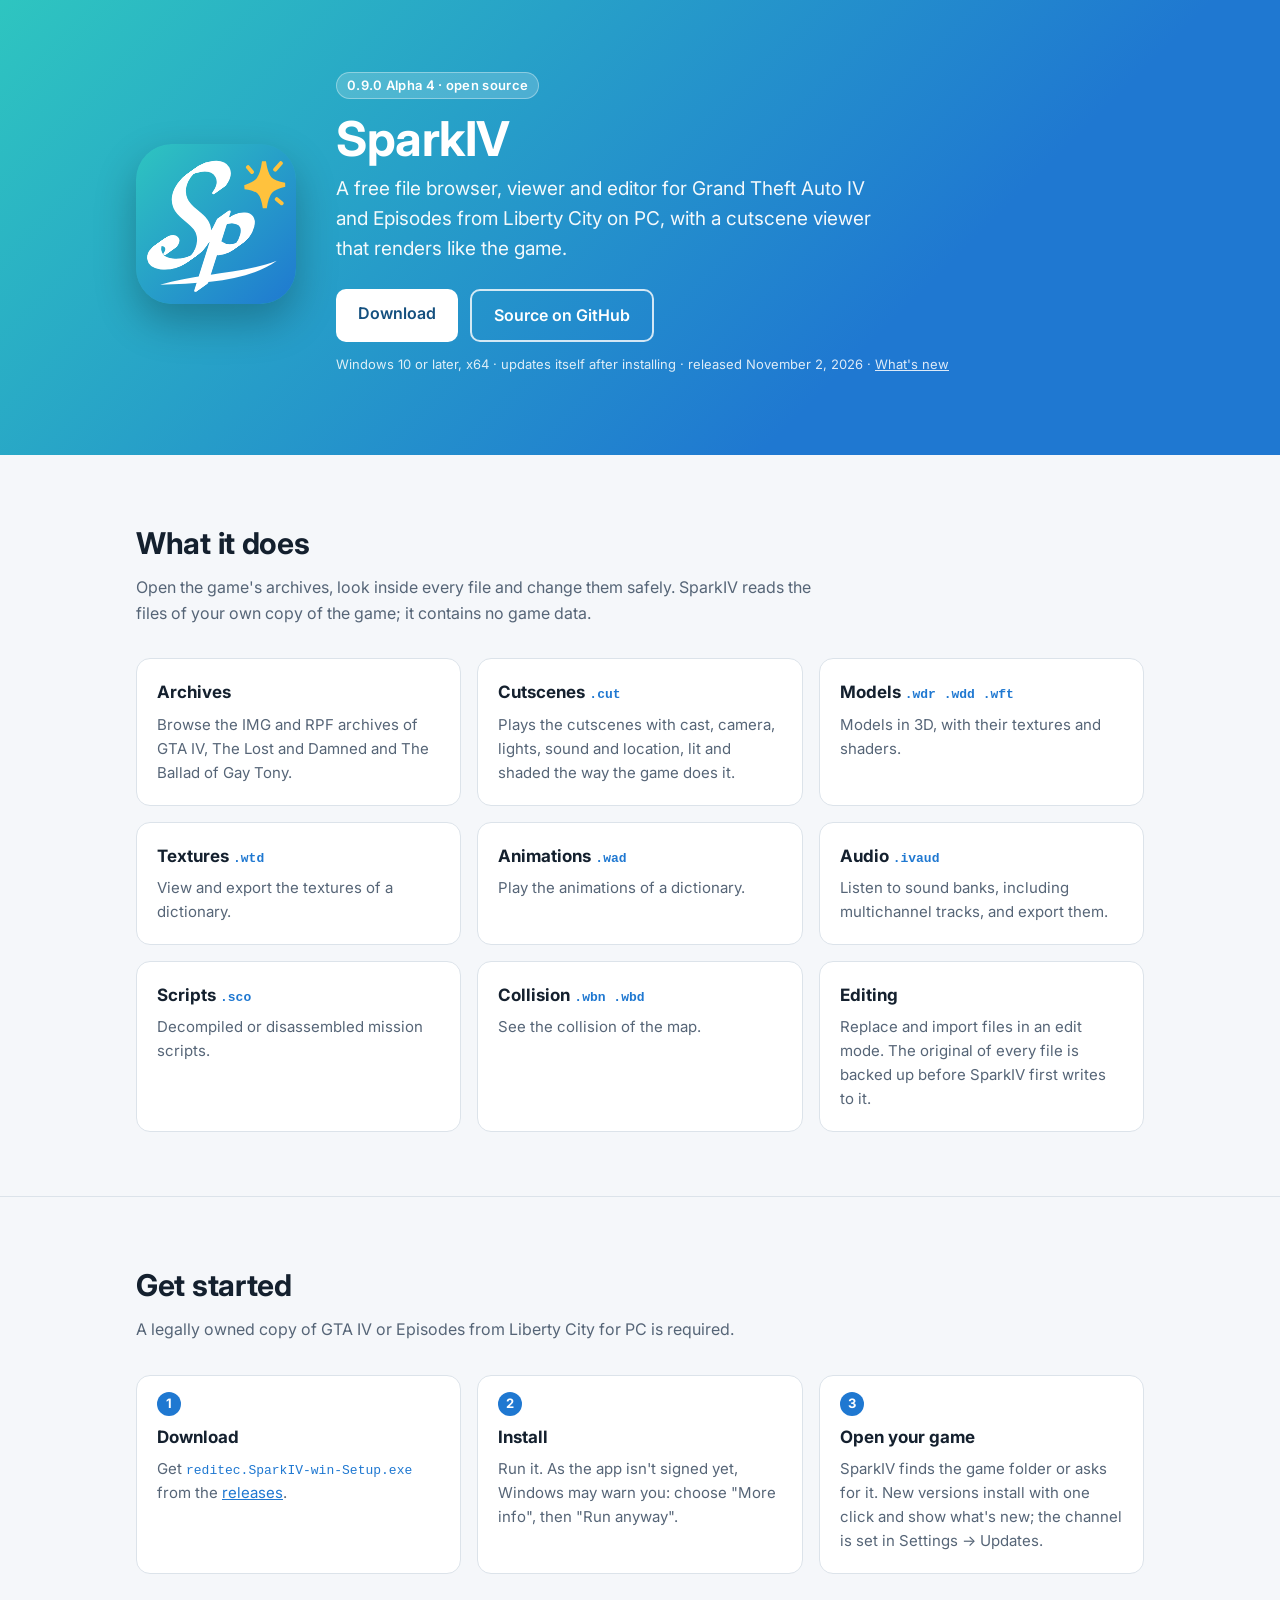
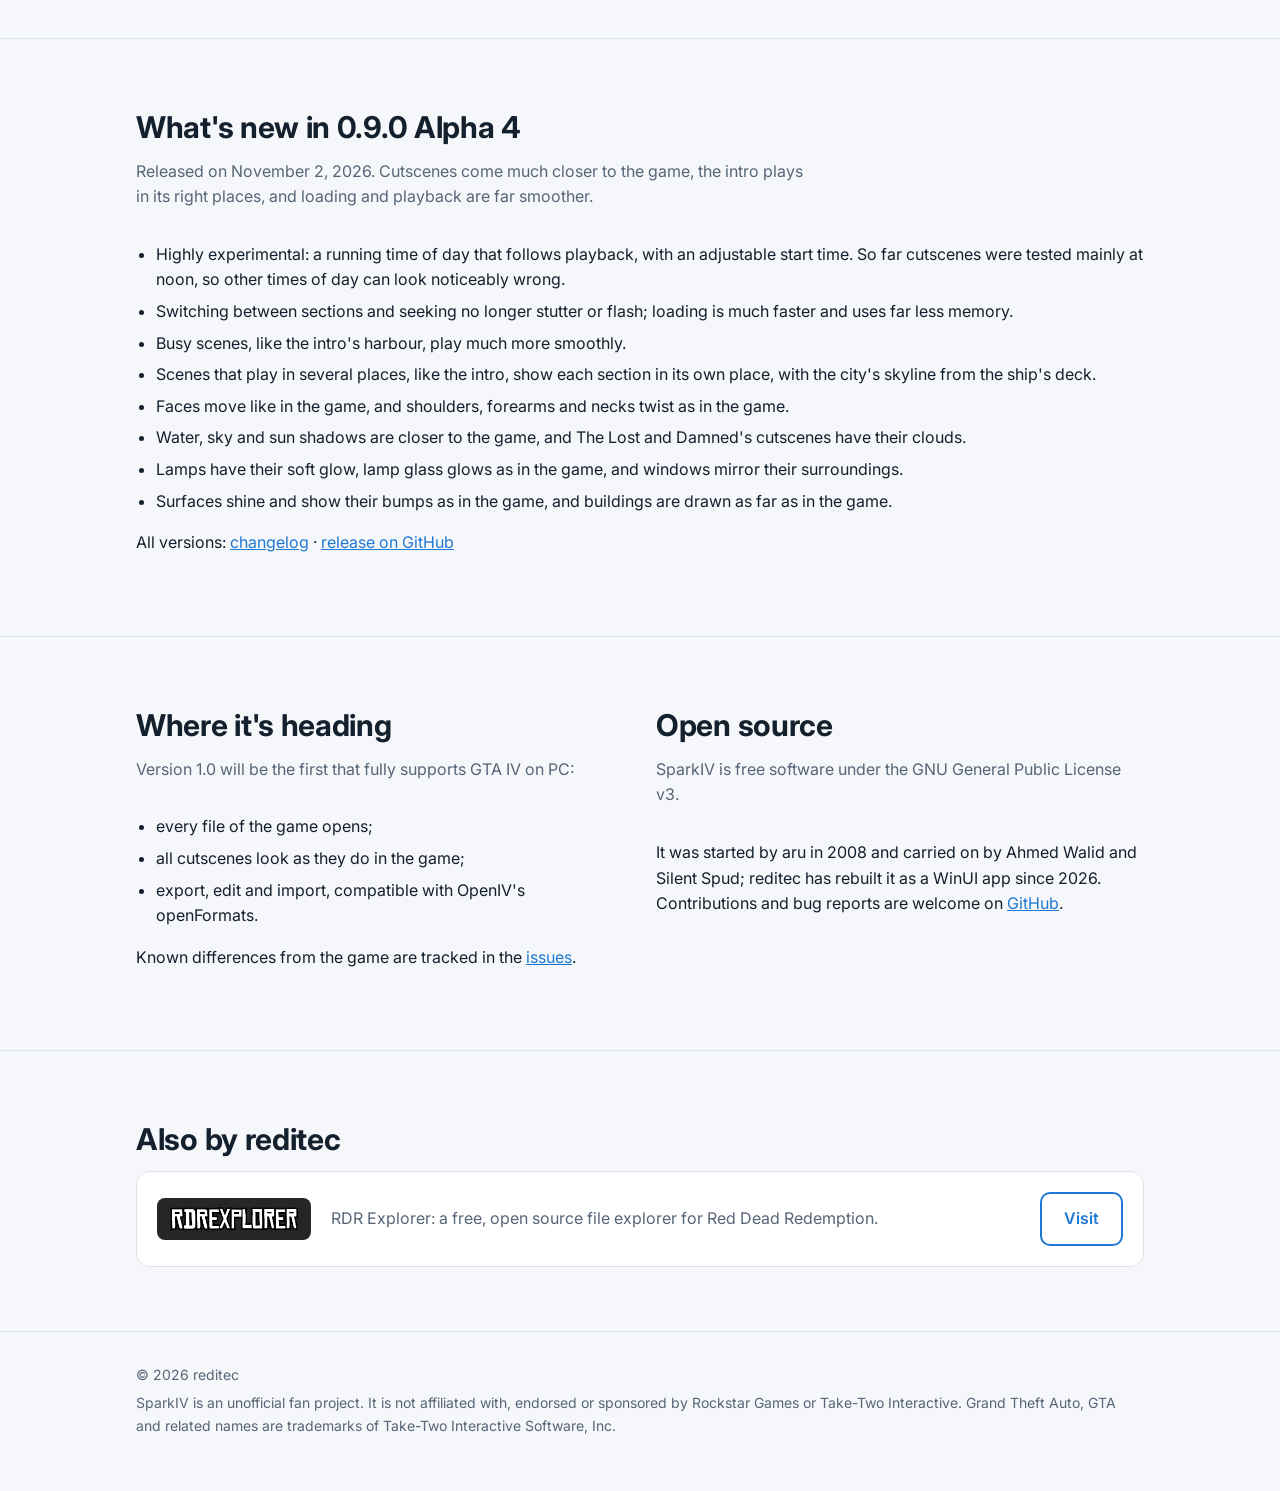
==== index.html @ fa4002a2 "SparkIV: version as 0.9.0 Alpha 4, release date, What's new" ====
<!DOCTYPE html>
<html lang="en">
<head>
  <meta charset="utf-8" />
  <meta name="viewport" content="width=device-width, initial-scale=1" />
  <title>SparkIV · GTA IV file browser, viewer and editor</title>
  <meta name="description" content="SparkIV is a free, open source file browser, viewer and editor for Grand Theft Auto IV and Episodes from Liberty City (PC), with a cutscene viewer that renders like the game." />
  <link rel="icon" href="assets/img/sparkiv-icon.svg" type="image/svg+xml" />
  <link rel="preconnect" href="https://fonts.googleapis.com" />
  <link rel="preconnect" href="https://fonts.gstatic.com" crossorigin />
  <link href="https://fonts.googleapis.com/css2?family=Inter:wght@400;500;600;700&display=swap" rel="stylesheet" />
  <style>
    :root {
      --bg: #F5F7FA;
      --surface: #FFFFFF;
      --text: #14202E;
      --muted: #566577;
      --line: #DCE3EA;
      --accent: #1F78D1;
      --accent-2: #2EC5C0;
      --spark: #FFC23D;
      --hero-text: #FFFFFF;
    }
    @media (prefers-color-scheme: dark) {
      :root {
        --bg: #0E141C;
        --surface: #16202B;
        --text: #E8EEF4;
        --muted: #9AA9B8;
        --line: #26333F;
        --accent: #5AA8F0;
      }
    }
    * { box-sizing: border-box; }
    html { -webkit-text-size-adjust: 100%; }
    body {
      margin: 0;
      background: var(--bg);
      color: var(--text);
      font: 16px/1.6 "Inter", "Segoe UI", system-ui, sans-serif;
    }
    a { color: var(--accent); }
    .wrap { max-width: 1040px; margin: 0 auto; padding: 0 16px; }

    /* hero */
    .hero {
      background: linear-gradient(135deg, var(--accent-2), #1F78D1 70%);
      color: var(--hero-text);
      padding: 72px 0 80px;
    }
    .hero .wrap { display: flex; align-items: center; gap: 40px; flex-wrap: wrap; }
    .hero img { width: 160px; height: 160px; border-radius: 36px; box-shadow: 0 18px 40px rgba(0, 0, 0, .25); }
    .hero h1 { font-size: 48px; line-height: 1.1; margin: 0 0 8px; font-weight: 700; letter-spacing: -.5px; }
    .hero p { font-size: 19px; margin: 0 0 24px; max-width: 560px; opacity: .95; }
    .badge {
      display: inline-block; font-size: 13px; font-weight: 600; letter-spacing: .3px;
      background: rgba(255, 255, 255, .18); border: 1px solid rgba(255, 255, 255, .35);
      padding: 2px 10px; border-radius: 999px; margin-bottom: 14px;
    }
    .buttons { display: flex; gap: 12px; flex-wrap: wrap; }
    .btn {
      display: inline-block; padding: 12px 22px; border-radius: 10px; font-weight: 600;
      text-decoration: none; transition: transform .15s ease, background .15s ease;
    }
    .btn:hover { transform: translateY(-1px); }
    .btn-primary { background: #FFFFFF; color: #14507F; }
    .btn-ghost { border: 2px solid rgba(255, 255, 255, .8); color: #FFFFFF; }
    .btn-ghost:hover { background: rgba(255, 255, 255, .12); }
    .hint { font-size: 13px; opacity: .85; margin-top: 12px; }
    .hint a { color: inherit; }

    /* sections */
    section { padding: 64px 0; }
    section + section { border-top: 1px solid var(--line); }
    h2 { font-size: 30px; margin: 0 0 8px; letter-spacing: -.3px; }
    .lead { color: var(--muted); margin: 0 0 32px; max-width: 680px; }
    .grid { display: grid; grid-template-columns: repeat(auto-fit, minmax(290px, 1fr)); gap: 16px; }
    .card {
      background: var(--surface); border: 1px solid var(--line); border-radius: 14px; padding: 20px;
    }
    .card h3 { margin: 0 0 6px; font-size: 17px; }
    .card p { margin: 0; color: var(--muted); font-size: 15px; }
    .card .ext { font-family: Consolas, "Cascadia Mono", monospace; font-size: 13px; color: var(--accent); }

    .steps { display: grid; grid-template-columns: repeat(auto-fit, minmax(240px, 1fr)); gap: 16px; counter-reset: step; }
    .steps .card { position: relative; padding-top: 48px; }
    .steps .card::before {
      counter-increment: step; content: counter(step);
      position: absolute; top: 16px; left: 20px; width: 24px; height: 24px; border-radius: 50%;
      background: var(--accent); color: #FFFFFF; font-size: 13px; font-weight: 700;
      display: flex; align-items: center; justify-content: center;
    }

    .split { display: grid; grid-template-columns: repeat(auto-fit, minmax(300px, 1fr)); gap: 32px; }
    ul.plain { padding-left: 20px; margin: 0; }
    ul.plain li { margin-bottom: 6px; }
    .other {
      display: flex; gap: 20px; align-items: center; flex-wrap: wrap;
      background: var(--surface); border: 1px solid var(--line); border-radius: 14px; padding: 20px;
    }
    .other img { height: 26px; background: #262626; padding: 8px 12px; border-radius: 8px; box-sizing: content-box; }
    .other p { margin: 0; color: var(--muted); flex: 1 1 260px; }

    footer { padding: 32px 0 48px; color: var(--muted); font-size: 14px; border-top: 1px solid var(--line); }
    footer p { margin: 0 0 6px; }

    @media (max-width: 600px) {
      .hero { padding: 48px 0 56px; }
      .hero h1 { font-size: 36px; }
      .hero img { width: 112px; height: 112px; border-radius: 26px; }
      section { padding: 48px 0; }
    }
  </style>
</head>
<body>
  <header class="hero">
    <div class="wrap">
      <img src="assets/img/sparkiv-icon.svg" alt="SparkIV logo" />
      <div>
        <span class="badge">0.9.0 Alpha 4 · open source</span>
        <h1>SparkIV</h1>
        <p>A free file browser, viewer and editor for Grand Theft Auto IV and Episodes from Liberty City on PC, with a cutscene viewer that renders like the game.</p>
        <div class="buttons">
          <a class="btn btn-primary" href="https://github.com/reditec/SparkIV/releases/tag/v0.9.0-alpha.4" target="_blank" rel="noopener">Download</a>
          <a class="btn btn-ghost" href="https://github.com/reditec/SparkIV" target="_blank" rel="noopener">Source on GitHub</a>
        </div>
        <div class="hint">Windows 10 or later, x64 · updates itself after installing · released November 2, 2026 · <a href="#whats-new">What's new</a></div>
      </div>
    </div>
  </header>

  <main>
    <section>
      <div class="wrap">
        <h2>What it does</h2>
        <p class="lead">Open the game's archives, look inside every file and change them safely. SparkIV reads the files of your own copy of the game; it contains no game data.</p>
        <div class="grid">
          <div class="card"><h3>Archives</h3><p>Browse the IMG and RPF archives of GTA IV, The Lost and Damned and The Ballad of Gay Tony.</p></div>
          <div class="card"><h3>Cutscenes <span class="ext">.cut</span></h3><p>Plays the cutscenes with cast, camera, lights, sound and location, lit and shaded the way the game does it.</p></div>
          <div class="card"><h3>Models <span class="ext">.wdr .wdd .wft</span></h3><p>Models in 3D, with their textures and shaders.</p></div>
          <div class="card"><h3>Textures <span class="ext">.wtd</span></h3><p>View and export the textures of a dictionary.</p></div>
          <div class="card"><h3>Animations <span class="ext">.wad</span></h3><p>Play the animations of a dictionary.</p></div>
          <div class="card"><h3>Audio <span class="ext">.ivaud</span></h3><p>Listen to sound banks, including multichannel tracks, and export them.</p></div>
          <div class="card"><h3>Scripts <span class="ext">.sco</span></h3><p>Decompiled or disassembled mission scripts.</p></div>
          <div class="card"><h3>Collision <span class="ext">.wbn .wbd</span></h3><p>See the collision of the map.</p></div>
          <div class="card"><h3>Editing</h3><p>Replace and import files in an edit mode. The original of every file is backed up before SparkIV first writes to it.</p></div>
        </div>
      </div>
    </section>

    <section>
      <div class="wrap">
        <h2>Get started</h2>
        <p class="lead">A legally owned copy of GTA IV or Episodes from Liberty City for PC is required.</p>
        <div class="steps">
          <div class="card"><h3>Download</h3><p>Get <span class="ext">reditec.SparkIV-win-Setup.exe</span> from the <a href="https://github.com/reditec/SparkIV/releases" target="_blank" rel="noopener">releases</a>.</p></div>
          <div class="card"><h3>Install</h3><p>Run it. As the app isn't signed yet, Windows may warn you: choose "More info", then "Run anyway".</p></div>
          <div class="card"><h3>Open your game</h3><p>SparkIV finds the game folder or asks for it. New versions install with one click and show what's new; the channel is set in Settings → Updates.</p></div>
        </div>
      </div>
    </section>

    <section id="whats-new">
      <div class="wrap">
        <h2>What's new in 0.9.0 Alpha 4</h2>
        <p class="lead">Released on November 2, 2026. Cutscenes come much closer to the game, the intro plays in its right places, and loading and playback are far smoother.</p>
        <ul class="plain">
          <li>Highly experimental: a running time of day that follows playback, with an adjustable start time. So far cutscenes were tested mainly at noon, so other times of day can look noticeably wrong.</li>
          <li>Switching between sections and seeking no longer stutter or flash; loading is much faster and uses far less memory.</li>
          <li>Busy scenes, like the intro's harbour, play much more smoothly.</li>
          <li>Scenes that play in several places, like the intro, show each section in its own place, with the city's skyline from the ship's deck.</li>
          <li>Faces move like in the game, and shoulders, forearms and necks twist as in the game.</li>
          <li>Water, sky and sun shadows are closer to the game, and The Lost and Damned's cutscenes have their clouds.</li>
          <li>Lamps have their soft glow, lamp glass glows as in the game, and windows mirror their surroundings.</li>
          <li>Surfaces shine and show their bumps as in the game, and buildings are drawn as far as in the game.</li>
        </ul>
        <p>All versions: <a href="https://github.com/reditec/SparkIV/blob/master/CHANGELOG.md" target="_blank" rel="noopener">changelog</a> · <a href="https://github.com/reditec/SparkIV/releases/tag/v0.9.0-alpha.4" target="_blank" rel="noopener">release on GitHub</a></p>
      </div>
    </section>

    <section>
      <div class="wrap split">
        <div>
          <h2>Where it's heading</h2>
          <p class="lead">Version 1.0 will be the first that fully supports GTA IV on PC:</p>
          <ul class="plain">
            <li>every file of the game opens;</li>
            <li>all cutscenes look as they do in the game;</li>
            <li>export, edit and import, compatible with OpenIV's openFormats.</li>
          </ul>
          <p>Known differences from the game are tracked in the <a href="https://github.com/reditec/SparkIV/issues" target="_blank" rel="noopener">issues</a>.</p>
        </div>
        <div>
          <h2>Open source</h2>
          <p class="lead">SparkIV is free software under the GNU General Public License v3.</p>
          <p>It was started by aru in 2008 and carried on by Ahmed Walid and Silent Spud; reditec has rebuilt it as a WinUI app since 2026. Contributions and bug reports are welcome on <a href="https://github.com/reditec/SparkIV" target="_blank" rel="noopener">GitHub</a>.</p>
        </div>
      </div>
    </section>

    <section>
      <div class="wrap">
        <h2>Also by reditec</h2>
        <div class="other">
          <img src="assets/img/logo_fullwhite_2x.png" alt="RDR Explorer" />
          <p>RDR Explorer: a free, open source file explorer for Red Dead Redemption.</p>
          <a class="btn" style="border: 2px solid var(--accent); color: var(--accent);" href="rdr-explorer/">Visit</a>
        </div>
      </div>
    </section>
  </main>

  <footer>
    <div class="wrap">
      <p>&copy; 2026 reditec</p>
      <p>SparkIV is an unofficial fan project. It is not affiliated with, endorsed or sponsored by Rockstar Games or Take-Two Interactive. Grand Theft Auto, GTA and related names are trademarks of Take-Two Interactive Software, Inc.</p>
    </div>
  </footer>
</body>
</html>
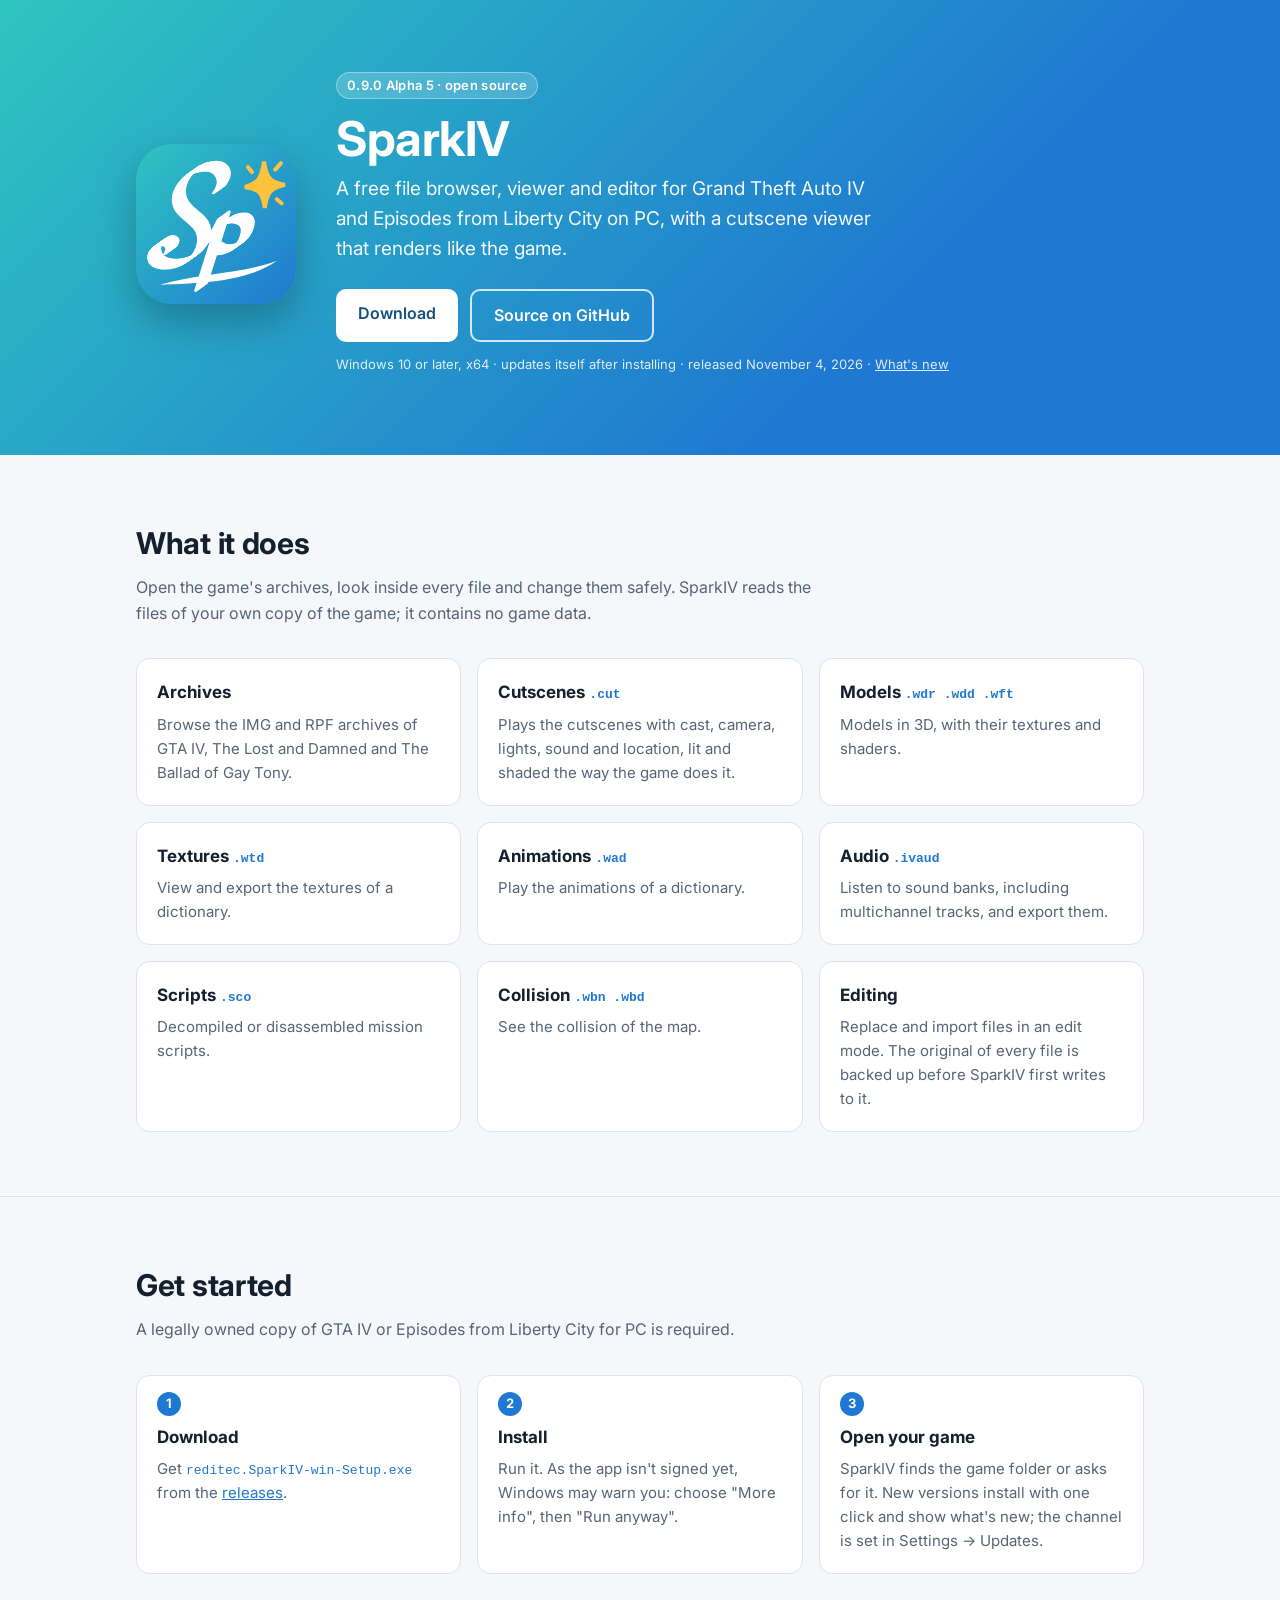
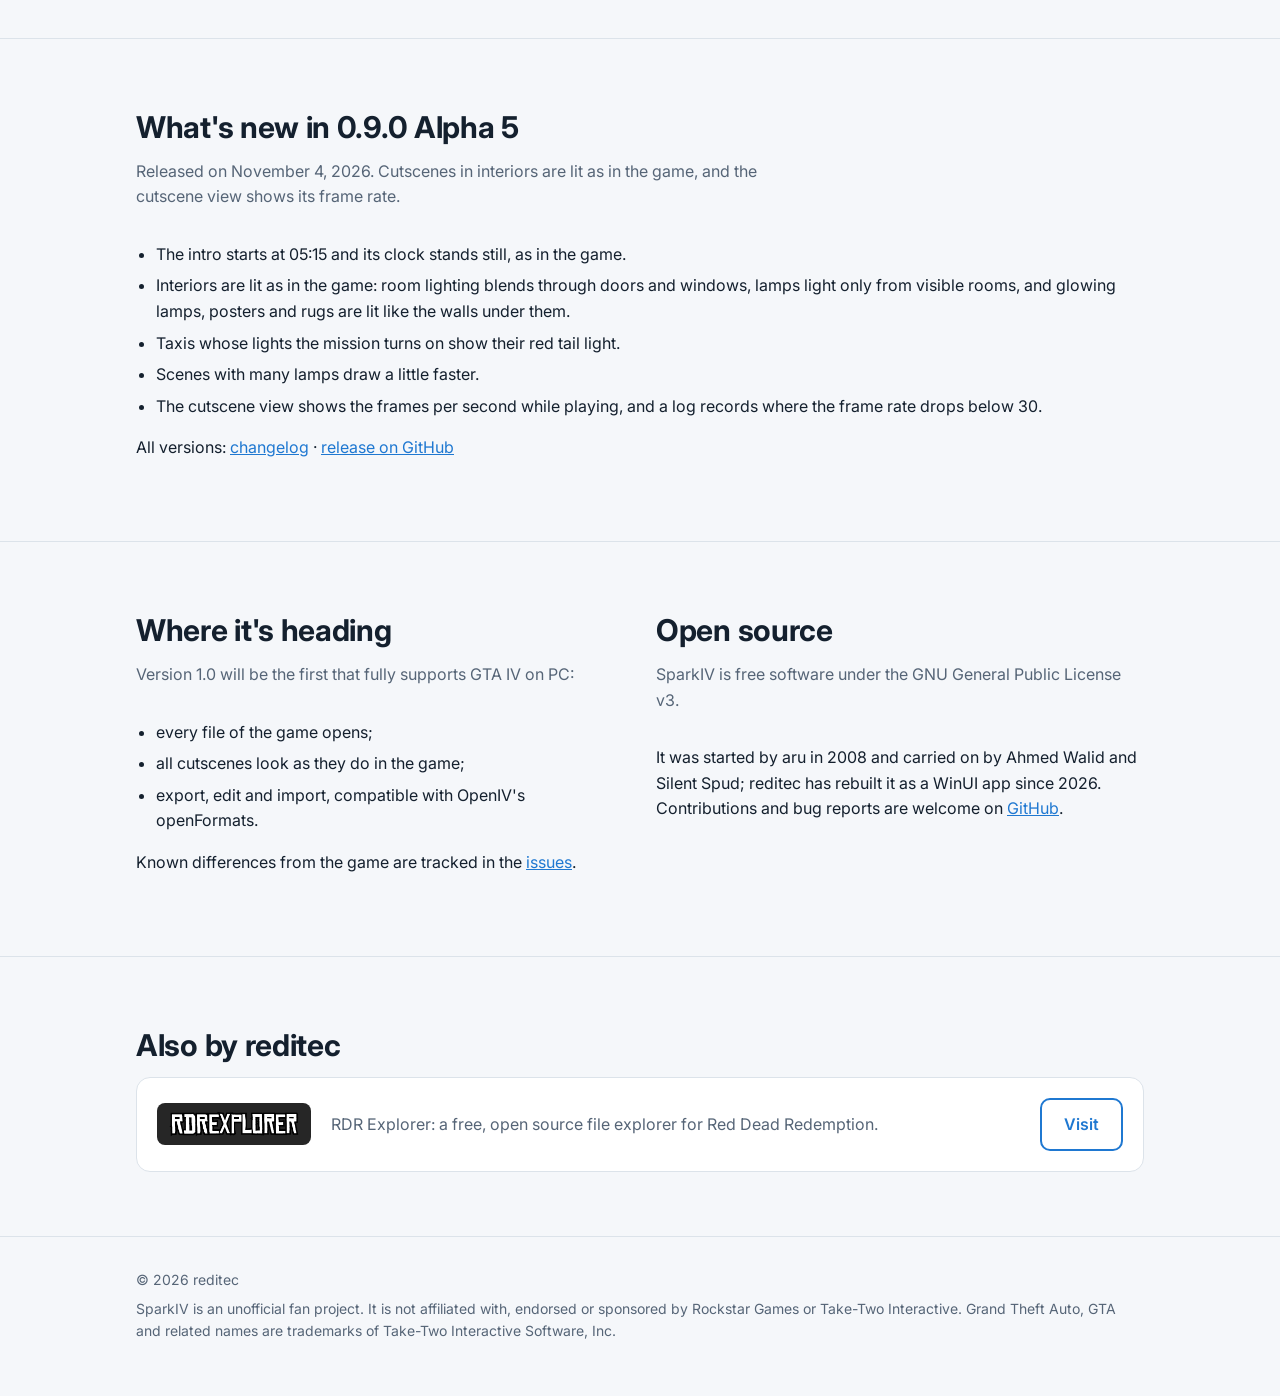
==== commit cfc55998: "SparkIV 0.9.0-alpha.5" ====
--- a/index.html
+++ b/index.html
@@ -117,14 +117,14 @@
     <div class="wrap">
       <img src="assets/img/sparkiv-icon.svg" alt="SparkIV logo" />
       <div>
-        <span class="badge">0.9.0 Alpha 4 · open source</span>
+        <span class="badge">0.9.0 Alpha 5 · open source</span>
         <h1>SparkIV</h1>
         <p>A free file browser, viewer and editor for Grand Theft Auto IV and Episodes from Liberty City on PC, with a cutscene viewer that renders like the game.</p>
         <div class="buttons">
-          <a class="btn btn-primary" href="https://github.com/reditec/SparkIV/releases/tag/v0.9.0-alpha.4" target="_blank" rel="noopener">Download</a>
+          <a class="btn btn-primary" href="https://github.com/reditec/SparkIV/releases/tag/v0.9.0-alpha.5" target="_blank" rel="noopener">Download</a>
           <a class="btn btn-ghost" href="https://github.com/reditec/SparkIV" target="_blank" rel="noopener">Source on GitHub</a>
         </div>
-        <div class="hint">Windows 10 or later, x64 · updates itself after installing · released November 2, 2026 · <a href="#whats-new">What's new</a></div>
+        <div class="hint">Windows 10 or later, x64 · updates itself after installing · released November 4, 2026 · <a href="#whats-new">What's new</a></div>
       </div>
     </div>
   </header>
@@ -162,19 +162,16 @@
 
     <section id="whats-new">
       <div class="wrap">
-        <h2>What's new in 0.9.0 Alpha 4</h2>
-        <p class="lead">Released on November 2, 2026. Cutscenes come much closer to the game, the intro plays in its right places, and loading and playback are far smoother.</p>
+        <h2>What's new in 0.9.0 Alpha 5</h2>
+        <p class="lead">Released on November 4, 2026. Cutscenes in interiors are lit as in the game, and the cutscene view shows its frame rate.</p>
         <ul class="plain">
-          <li>Highly experimental: a running time of day that follows playback, with an adjustable start time. So far cutscenes were tested mainly at noon, so other times of day can look noticeably wrong.</li>
-          <li>Switching between sections and seeking no longer stutter or flash; loading is much faster and uses far less memory.</li>
-          <li>Busy scenes, like the intro's harbour, play much more smoothly.</li>
-          <li>Scenes that play in several places, like the intro, show each section in its own place, with the city's skyline from the ship's deck.</li>
-          <li>Faces move like in the game, and shoulders, forearms and necks twist as in the game.</li>
-          <li>Water, sky and sun shadows are closer to the game, and The Lost and Damned's cutscenes have their clouds.</li>
-          <li>Lamps have their soft glow, lamp glass glows as in the game, and windows mirror their surroundings.</li>
-          <li>Surfaces shine and show their bumps as in the game, and buildings are drawn as far as in the game.</li>
+          <li>The intro starts at 05:15 and its clock stands still, as in the game.</li>
+          <li>Interiors are lit as in the game: room lighting blends through doors and windows, lamps light only from visible rooms, and glowing lamps, posters and rugs are lit like the walls under them.</li>
+          <li>Taxis whose lights the mission turns on show their red tail light.</li>
+          <li>Scenes with many lamps draw a little faster.</li>
+          <li>The cutscene view shows the frames per second while playing, and a log records where the frame rate drops below 30.</li>
         </ul>
-        <p>All versions: <a href="https://github.com/reditec/SparkIV/blob/master/CHANGELOG.md" target="_blank" rel="noopener">changelog</a> · <a href="https://github.com/reditec/SparkIV/releases/tag/v0.9.0-alpha.4" target="_blank" rel="noopener">release on GitHub</a></p>
+        <p>All versions: <a href="https://github.com/reditec/SparkIV/blob/master/CHANGELOG.md" target="_blank" rel="noopener">changelog</a> · <a href="https://github.com/reditec/SparkIV/releases/tag/v0.9.0-alpha.5" target="_blank" rel="noopener">release on GitHub</a></p>
       </div>
     </section>
 
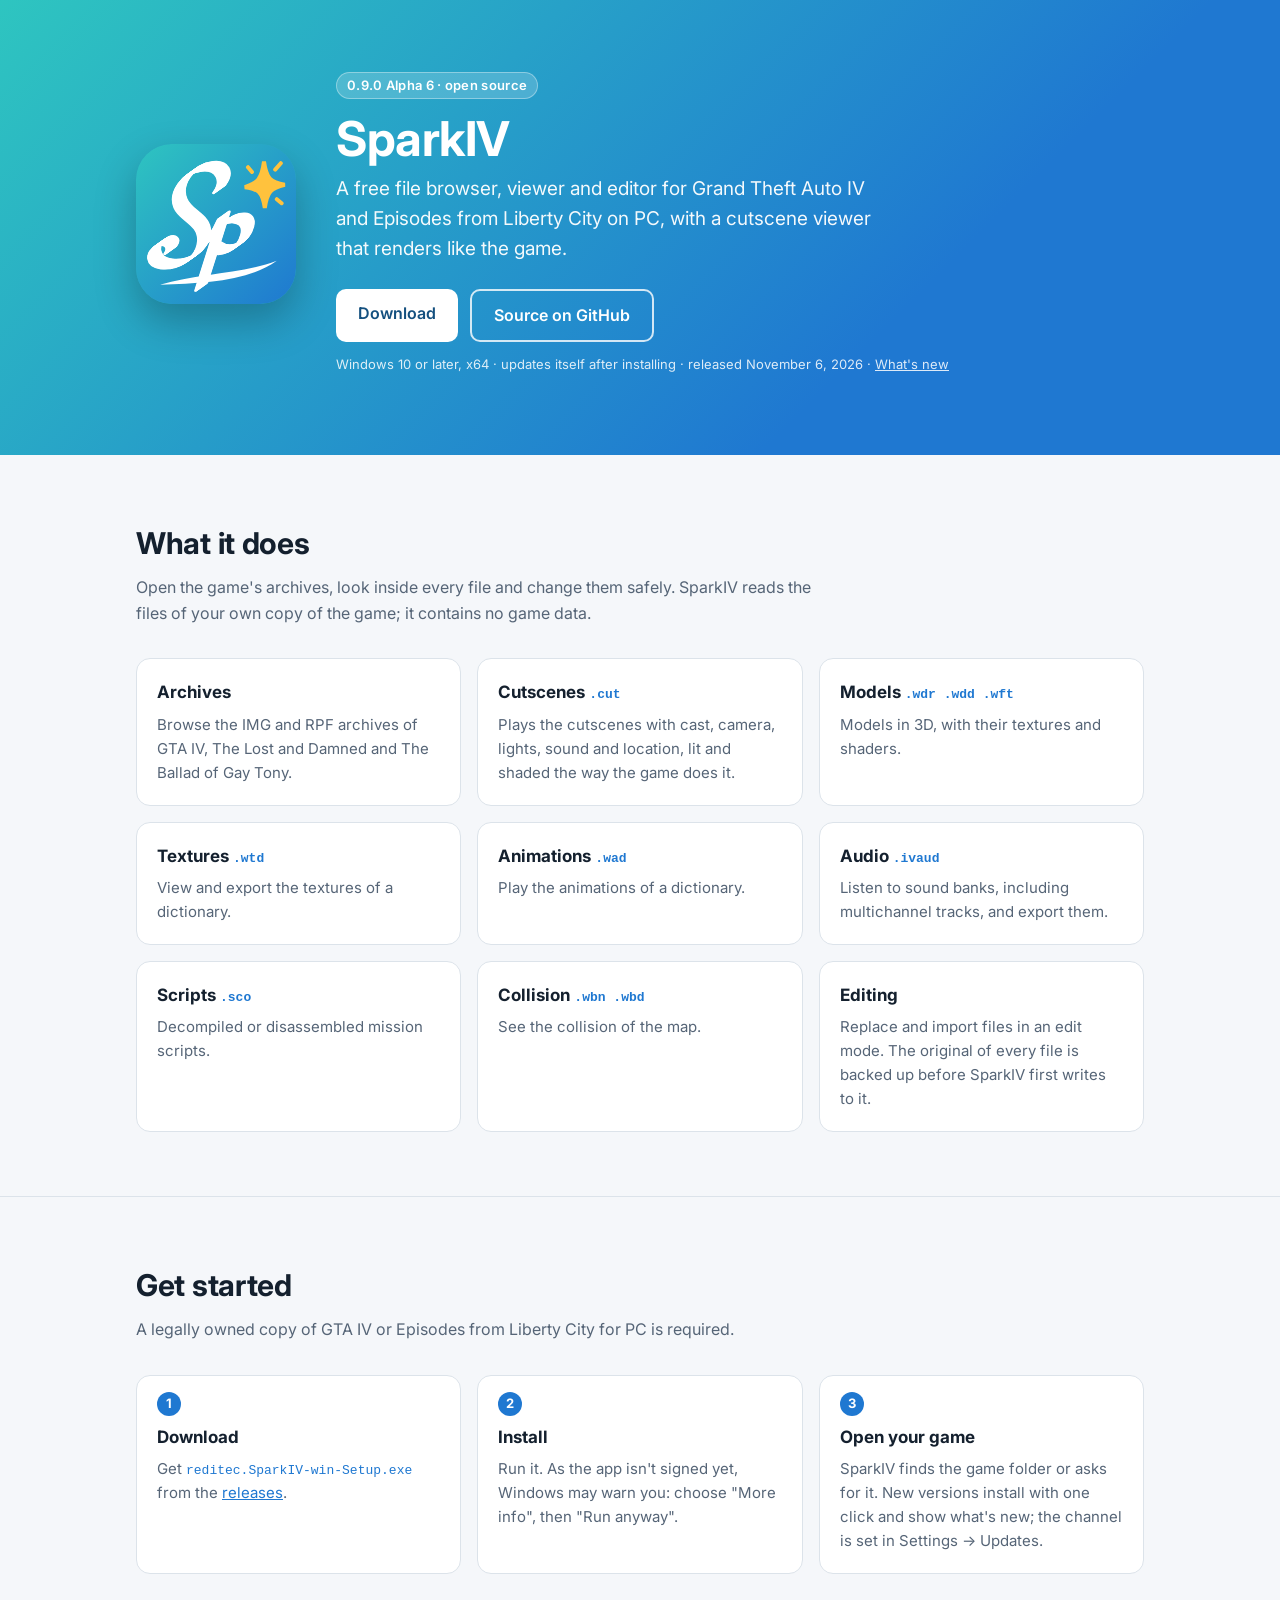
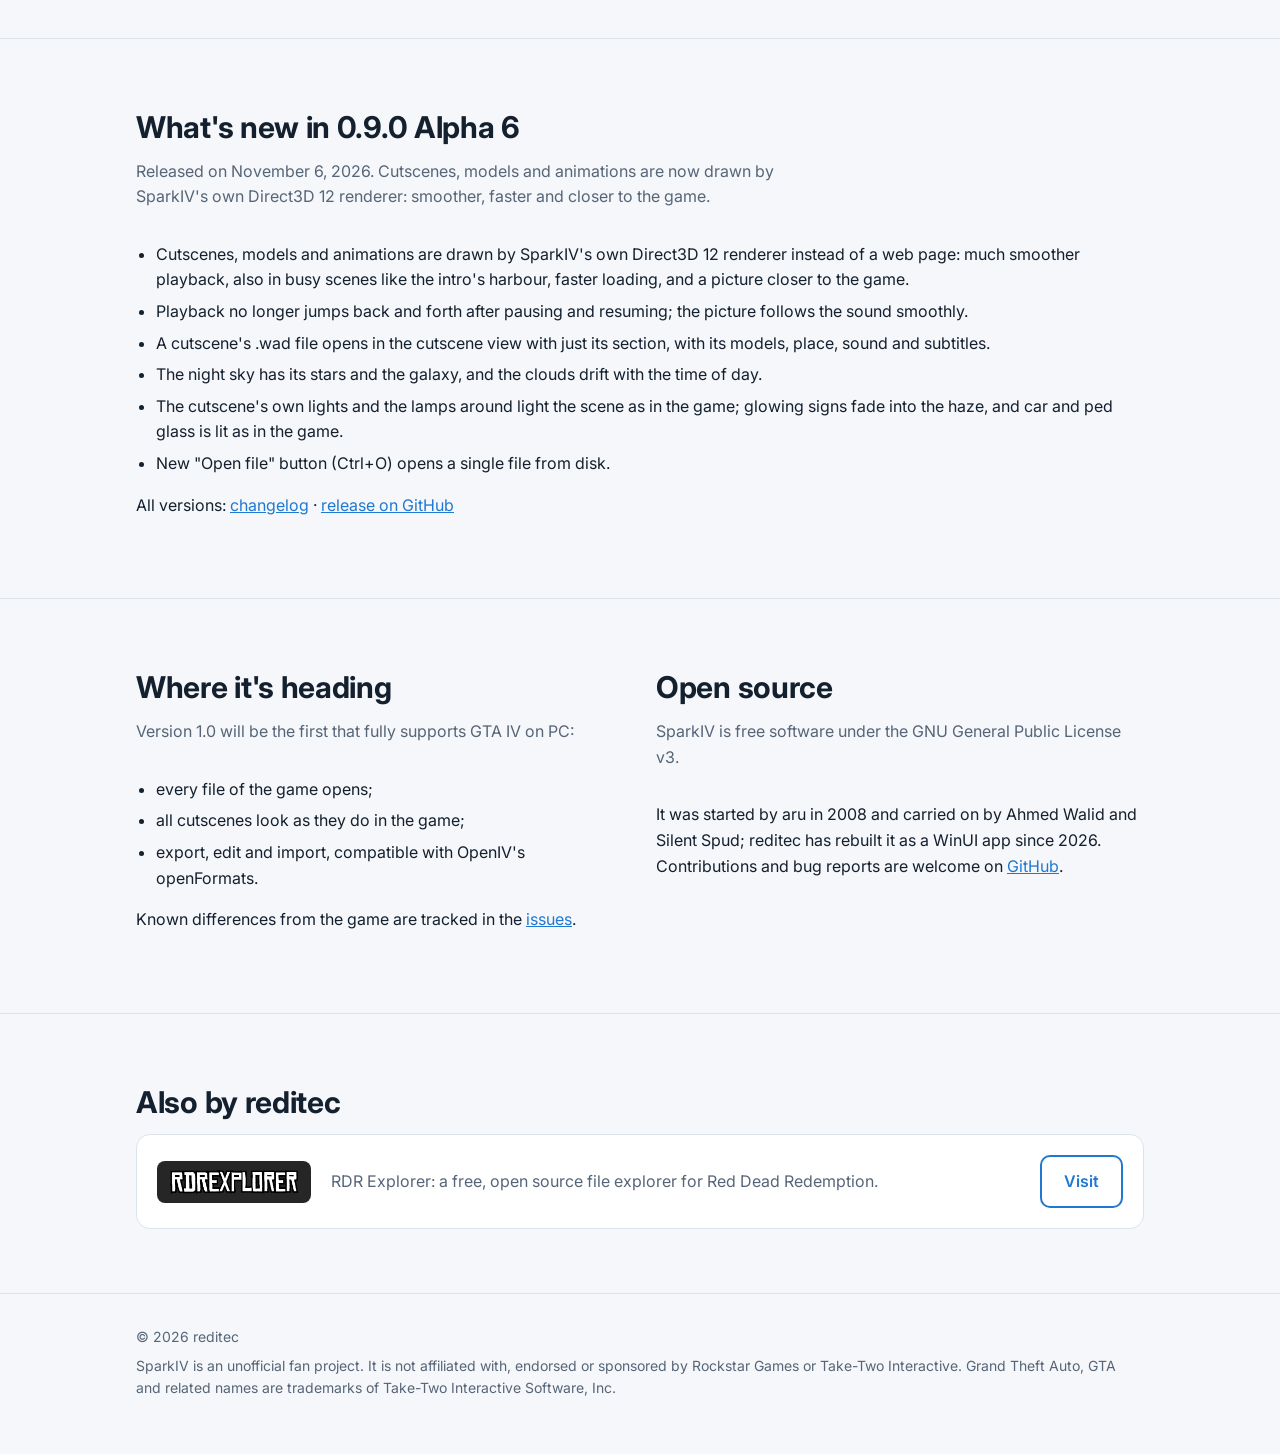
==== commit 911ea69d: "SparkIV 0.9.0-alpha.6" ====
--- a/index.html
+++ b/index.html
@@ -117,14 +117,14 @@
     <div class="wrap">
       <img src="assets/img/sparkiv-icon.svg" alt="SparkIV logo" />
       <div>
-        <span class="badge">0.9.0 Alpha 5 · open source</span>
+        <span class="badge">0.9.0 Alpha 6 · open source</span>
         <h1>SparkIV</h1>
         <p>A free file browser, viewer and editor for Grand Theft Auto IV and Episodes from Liberty City on PC, with a cutscene viewer that renders like the game.</p>
         <div class="buttons">
-          <a class="btn btn-primary" href="https://github.com/reditec/SparkIV/releases/tag/v0.9.0-alpha.5" target="_blank" rel="noopener">Download</a>
+          <a class="btn btn-primary" href="https://github.com/reditec/SparkIV/releases/tag/v0.9.0-alpha.6" target="_blank" rel="noopener">Download</a>
           <a class="btn btn-ghost" href="https://github.com/reditec/SparkIV" target="_blank" rel="noopener">Source on GitHub</a>
         </div>
-        <div class="hint">Windows 10 or later, x64 · updates itself after installing · released November 4, 2026 · <a href="#whats-new">What's new</a></div>
+        <div class="hint">Windows 10 or later, x64 · updates itself after installing · released November 6, 2026 · <a href="#whats-new">What's new</a></div>
       </div>
     </div>
   </header>
@@ -162,16 +162,17 @@
 
     <section id="whats-new">
       <div class="wrap">
-        <h2>What's new in 0.9.0 Alpha 5</h2>
-        <p class="lead">Released on November 4, 2026. Cutscenes in interiors are lit as in the game, and the cutscene view shows its frame rate.</p>
+        <h2>What's new in 0.9.0 Alpha 6</h2>
+        <p class="lead">Released on November 6, 2026. Cutscenes, models and animations are now drawn by SparkIV's own Direct3D 12 renderer: smoother, faster and closer to the game.</p>
         <ul class="plain">
-          <li>The intro starts at 05:15 and its clock stands still, as in the game.</li>
-          <li>Interiors are lit as in the game: room lighting blends through doors and windows, lamps light only from visible rooms, and glowing lamps, posters and rugs are lit like the walls under them.</li>
-          <li>Taxis whose lights the mission turns on show their red tail light.</li>
-          <li>Scenes with many lamps draw a little faster.</li>
-          <li>The cutscene view shows the frames per second while playing, and a log records where the frame rate drops below 30.</li>
+          <li>Cutscenes, models and animations are drawn by SparkIV's own Direct3D 12 renderer instead of a web page: much smoother playback, also in busy scenes like the intro's harbour, faster loading, and a picture closer to the game.</li>
+          <li>Playback no longer jumps back and forth after pausing and resuming; the picture follows the sound smoothly.</li>
+          <li>A cutscene's .wad file opens in the cutscene view with just its section, with its models, place, sound and subtitles.</li>
+          <li>The night sky has its stars and the galaxy, and the clouds drift with the time of day.</li>
+          <li>The cutscene's own lights and the lamps around light the scene as in the game; glowing signs fade into the haze, and car and ped glass is lit as in the game.</li>
+          <li>New "Open file" button (Ctrl+O) opens a single file from disk.</li>
         </ul>
-        <p>All versions: <a href="https://github.com/reditec/SparkIV/blob/master/CHANGELOG.md" target="_blank" rel="noopener">changelog</a> · <a href="https://github.com/reditec/SparkIV/releases/tag/v0.9.0-alpha.5" target="_blank" rel="noopener">release on GitHub</a></p>
+        <p>All versions: <a href="https://github.com/reditec/SparkIV/blob/master/CHANGELOG.md" target="_blank" rel="noopener">changelog</a> · <a href="https://github.com/reditec/SparkIV/releases/tag/v0.9.0-alpha.6" target="_blank" rel="noopener">release on GitHub</a></p>
       </div>
     </section>
 
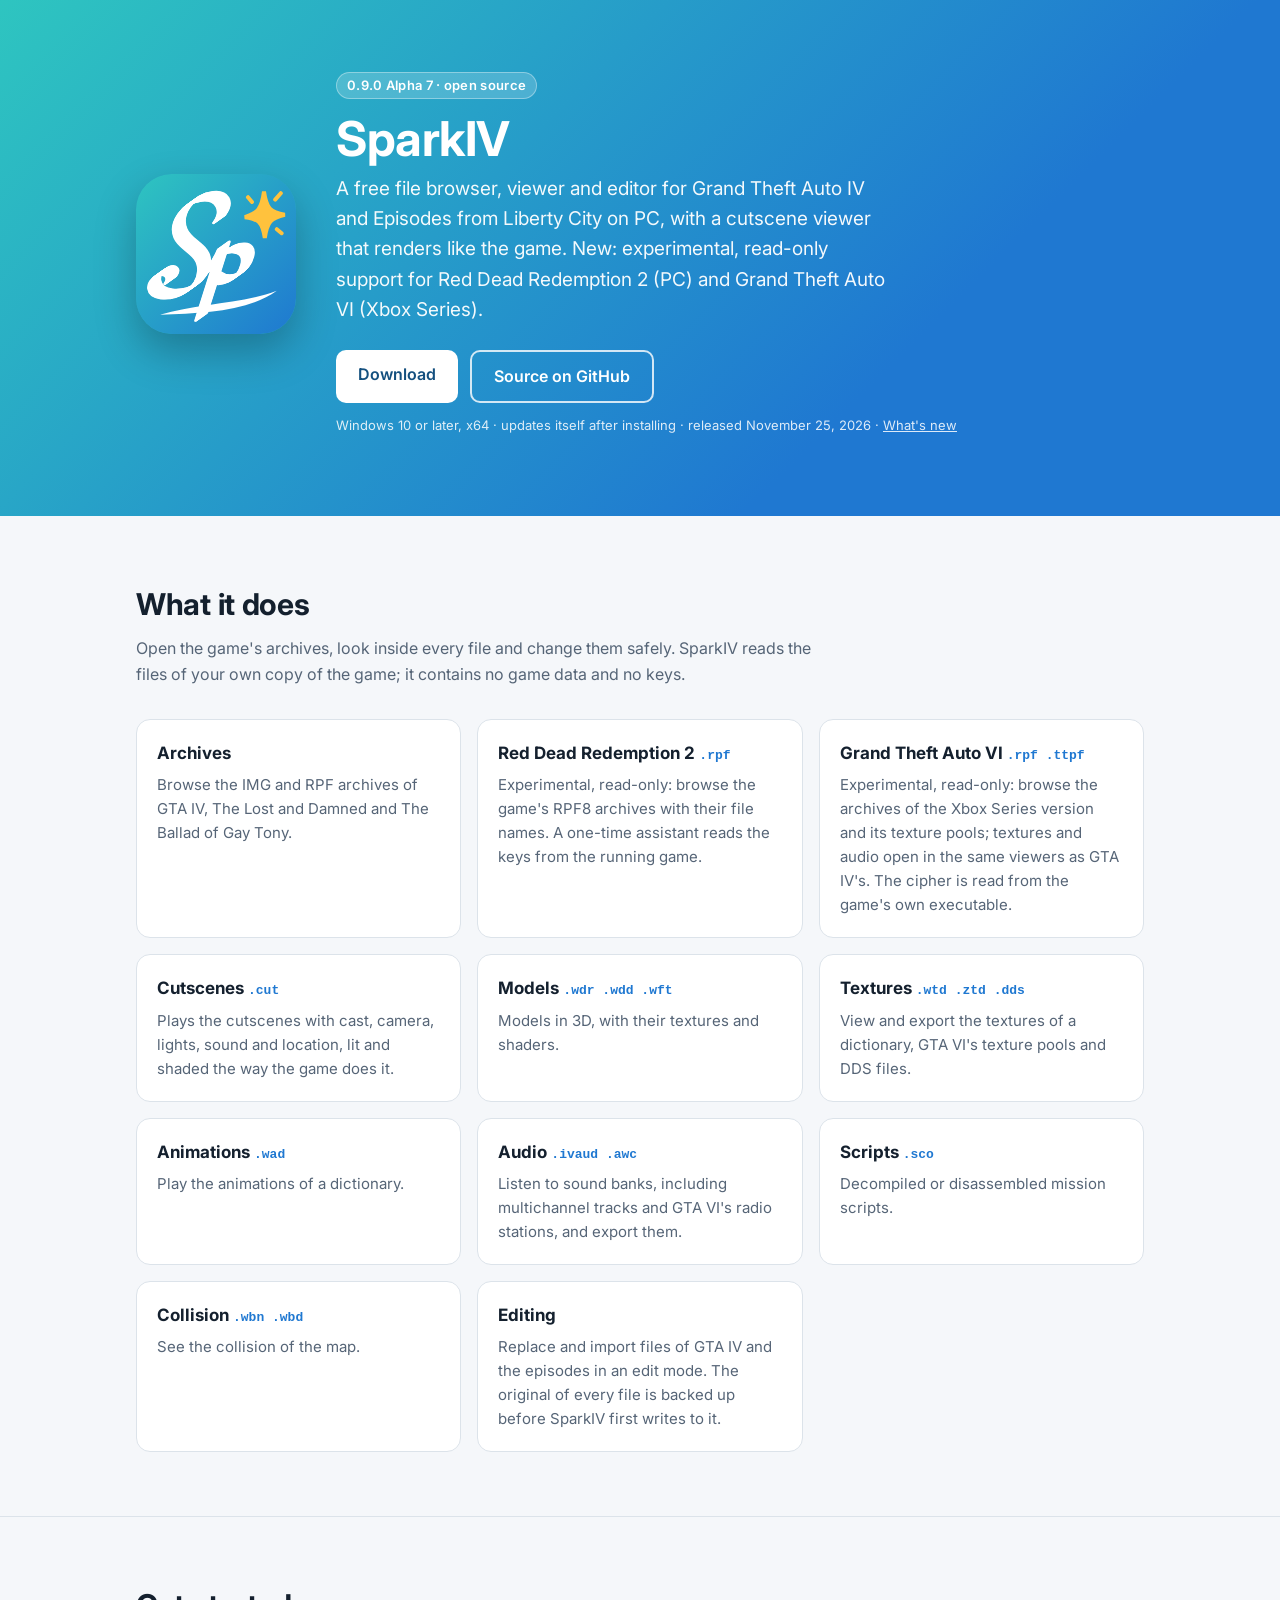
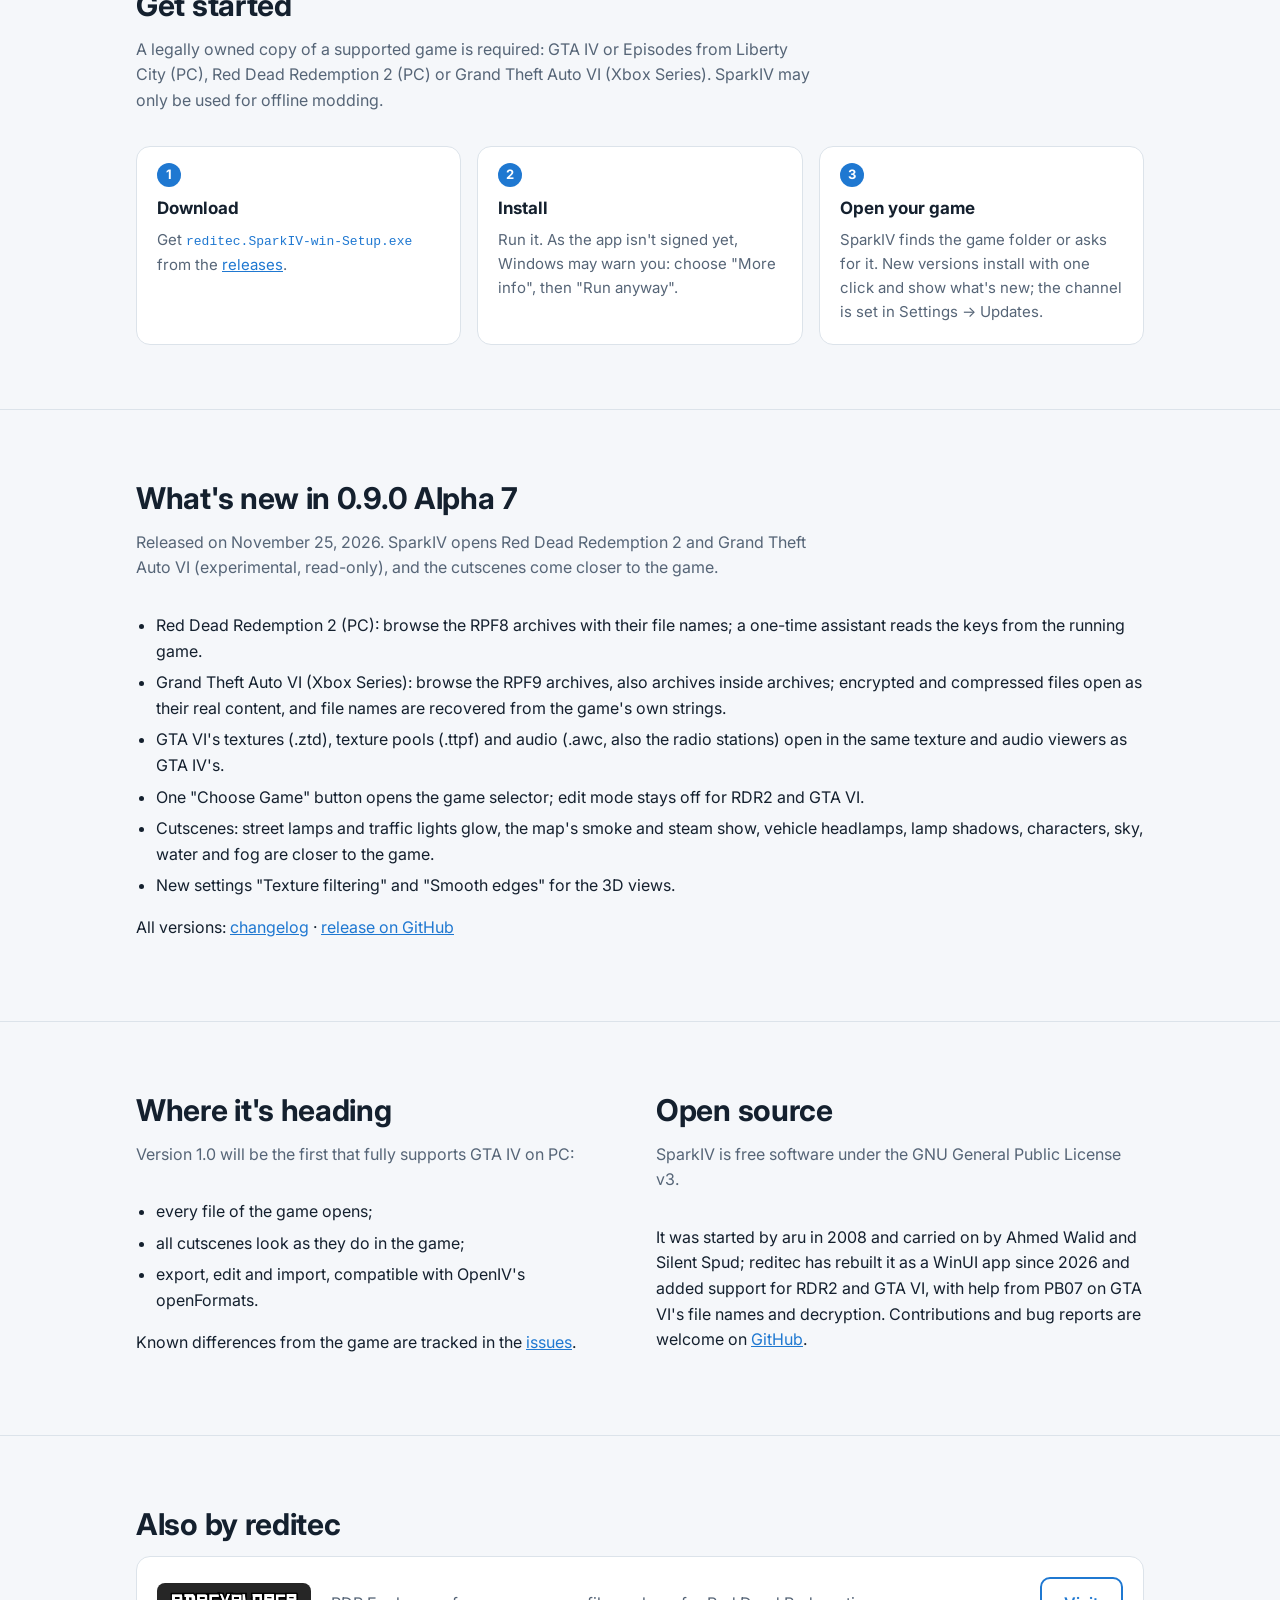
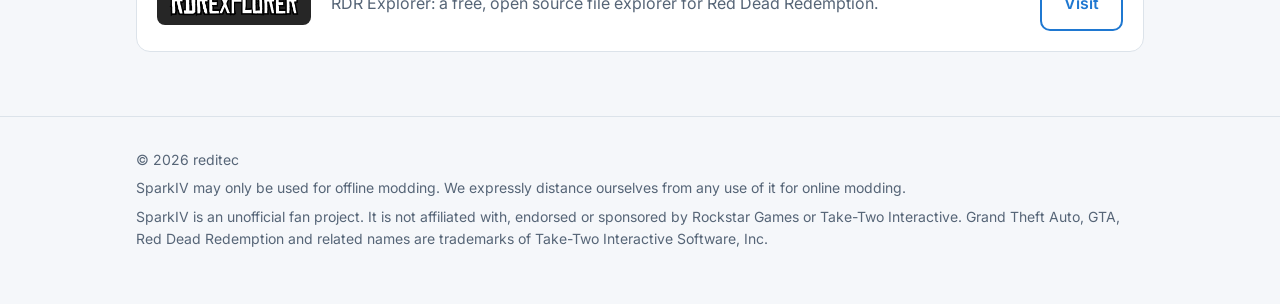
==== commit 178734df: "SparkIV 0.9.0-alpha.7: RDR2 and GTA VI (experimental, read-only), What's new, offline modding note" ====
--- a/index.html
+++ b/index.html
@@ -4,7 +4,7 @@
   <meta charset="utf-8" />
   <meta name="viewport" content="width=device-width, initial-scale=1" />
   <title>SparkIV · GTA IV file browser, viewer and editor</title>
-  <meta name="description" content="SparkIV is a free, open source file browser, viewer and editor for Grand Theft Auto IV and Episodes from Liberty City (PC), with a cutscene viewer that renders like the game." />
+  <meta name="description" content="SparkIV is a free, open source file browser, viewer and editor for Grand Theft Auto IV and Episodes from Liberty City (PC), with a cutscene viewer that renders like the game, and experimental, read-only support for Red Dead Redemption 2 (PC) and Grand Theft Auto VI (Xbox Series)." />
   <link rel="icon" href="assets/img/sparkiv-icon.svg" type="image/svg+xml" />
   <link rel="preconnect" href="https://fonts.googleapis.com" />
   <link rel="preconnect" href="https://fonts.gstatic.com" crossorigin />
@@ -117,14 +117,14 @@
     <div class="wrap">
       <img src="assets/img/sparkiv-icon.svg" alt="SparkIV logo" />
       <div>
-        <span class="badge">0.9.0 Alpha 6 · open source</span>
+        <span class="badge">0.9.0 Alpha 7 · open source</span>
         <h1>SparkIV</h1>
-        <p>A free file browser, viewer and editor for Grand Theft Auto IV and Episodes from Liberty City on PC, with a cutscene viewer that renders like the game.</p>
+        <p>A free file browser, viewer and editor for Grand Theft Auto IV and Episodes from Liberty City on PC, with a cutscene viewer that renders like the game. New: experimental, read-only support for Red Dead Redemption 2 (PC) and Grand Theft Auto VI (Xbox Series).</p>
         <div class="buttons">
-          <a class="btn btn-primary" href="https://github.com/reditec/SparkIV/releases/tag/v0.9.0-alpha.6" target="_blank" rel="noopener">Download</a>
+          <a class="btn btn-primary" href="https://github.com/reditec/SparkIV/releases/tag/v0.9.0-alpha.7" target="_blank" rel="noopener">Download</a>
           <a class="btn btn-ghost" href="https://github.com/reditec/SparkIV" target="_blank" rel="noopener">Source on GitHub</a>
         </div>
-        <div class="hint">Windows 10 or later, x64 · updates itself after installing · released November 6, 2026 · <a href="#whats-new">What's new</a></div>
+        <div class="hint">Windows 10 or later, x64 · updates itself after installing · released November 25, 2026 · <a href="#whats-new">What's new</a></div>
       </div>
     </div>
   </header>
@@ -133,17 +133,19 @@
     <section>
       <div class="wrap">
         <h2>What it does</h2>
-        <p class="lead">Open the game's archives, look inside every file and change them safely. SparkIV reads the files of your own copy of the game; it contains no game data.</p>
+        <p class="lead">Open the game's archives, look inside every file and change them safely. SparkIV reads the files of your own copy of the game; it contains no game data and no keys.</p>
         <div class="grid">
           <div class="card"><h3>Archives</h3><p>Browse the IMG and RPF archives of GTA IV, The Lost and Damned and The Ballad of Gay Tony.</p></div>
+          <div class="card"><h3>Red Dead Redemption 2 <span class="ext">.rpf</span></h3><p>Experimental, read-only: browse the game's RPF8 archives with their file names. A one-time assistant reads the keys from the running game.</p></div>
+          <div class="card"><h3>Grand Theft Auto VI <span class="ext">.rpf .ttpf</span></h3><p>Experimental, read-only: browse the archives of the Xbox Series version and its texture pools; textures and audio open in the same viewers as GTA IV's. The cipher is read from the game's own executable.</p></div>
           <div class="card"><h3>Cutscenes <span class="ext">.cut</span></h3><p>Plays the cutscenes with cast, camera, lights, sound and location, lit and shaded the way the game does it.</p></div>
           <div class="card"><h3>Models <span class="ext">.wdr .wdd .wft</span></h3><p>Models in 3D, with their textures and shaders.</p></div>
-          <div class="card"><h3>Textures <span class="ext">.wtd</span></h3><p>View and export the textures of a dictionary.</p></div>
+          <div class="card"><h3>Textures <span class="ext">.wtd .ztd .dds</span></h3><p>View and export the textures of a dictionary, GTA VI's texture pools and DDS files.</p></div>
           <div class="card"><h3>Animations <span class="ext">.wad</span></h3><p>Play the animations of a dictionary.</p></div>
-          <div class="card"><h3>Audio <span class="ext">.ivaud</span></h3><p>Listen to sound banks, including multichannel tracks, and export them.</p></div>
+          <div class="card"><h3>Audio <span class="ext">.ivaud .awc</span></h3><p>Listen to sound banks, including multichannel tracks and GTA VI's radio stations, and export them.</p></div>
           <div class="card"><h3>Scripts <span class="ext">.sco</span></h3><p>Decompiled or disassembled mission scripts.</p></div>
           <div class="card"><h3>Collision <span class="ext">.wbn .wbd</span></h3><p>See the collision of the map.</p></div>
-          <div class="card"><h3>Editing</h3><p>Replace and import files in an edit mode. The original of every file is backed up before SparkIV first writes to it.</p></div>
+          <div class="card"><h3>Editing</h3><p>Replace and import files of GTA IV and the episodes in an edit mode. The original of every file is backed up before SparkIV first writes to it.</p></div>
         </div>
       </div>
     </section>
@@ -151,7 +153,7 @@
     <section>
       <div class="wrap">
         <h2>Get started</h2>
-        <p class="lead">A legally owned copy of GTA IV or Episodes from Liberty City for PC is required.</p>
+        <p class="lead">A legally owned copy of a supported game is required: GTA IV or Episodes from Liberty City (PC), Red Dead Redemption 2 (PC) or Grand Theft Auto VI (Xbox Series). SparkIV may only be used for offline modding.</p>
         <div class="steps">
           <div class="card"><h3>Download</h3><p>Get <span class="ext">reditec.SparkIV-win-Setup.exe</span> from the <a href="https://github.com/reditec/SparkIV/releases" target="_blank" rel="noopener">releases</a>.</p></div>
           <div class="card"><h3>Install</h3><p>Run it. As the app isn't signed yet, Windows may warn you: choose "More info", then "Run anyway".</p></div>
@@ -162,17 +164,17 @@
 
     <section id="whats-new">
       <div class="wrap">
-        <h2>What's new in 0.9.0 Alpha 6</h2>
-        <p class="lead">Released on November 6, 2026. Cutscenes, models and animations are now drawn by SparkIV's own Direct3D 12 renderer: smoother, faster and closer to the game.</p>
+        <h2>What's new in 0.9.0 Alpha 7</h2>
+        <p class="lead">Released on November 25, 2026. SparkIV opens Red Dead Redemption 2 and Grand Theft Auto VI (experimental, read-only), and the cutscenes come closer to the game.</p>
         <ul class="plain">
-          <li>Cutscenes, models and animations are drawn by SparkIV's own Direct3D 12 renderer instead of a web page: much smoother playback, also in busy scenes like the intro's harbour, faster loading, and a picture closer to the game.</li>
-          <li>Playback no longer jumps back and forth after pausing and resuming; the picture follows the sound smoothly.</li>
-          <li>A cutscene's .wad file opens in the cutscene view with just its section, with its models, place, sound and subtitles.</li>
-          <li>The night sky has its stars and the galaxy, and the clouds drift with the time of day.</li>
-          <li>The cutscene's own lights and the lamps around light the scene as in the game; glowing signs fade into the haze, and car and ped glass is lit as in the game.</li>
-          <li>New "Open file" button (Ctrl+O) opens a single file from disk.</li>
+          <li>Red Dead Redemption 2 (PC): browse the RPF8 archives with their file names; a one-time assistant reads the keys from the running game.</li>
+          <li>Grand Theft Auto VI (Xbox Series): browse the RPF9 archives, also archives inside archives; encrypted and compressed files open as their real content, and file names are recovered from the game's own strings.</li>
+          <li>GTA VI's textures (.ztd), texture pools (.ttpf) and audio (.awc, also the radio stations) open in the same texture and audio viewers as GTA IV's.</li>
+          <li>One "Choose Game" button opens the game selector; edit mode stays off for RDR2 and GTA VI.</li>
+          <li>Cutscenes: street lamps and traffic lights glow, the map's smoke and steam show, vehicle headlamps, lamp shadows, characters, sky, water and fog are closer to the game.</li>
+          <li>New settings "Texture filtering" and "Smooth edges" for the 3D views.</li>
         </ul>
-        <p>All versions: <a href="https://github.com/reditec/SparkIV/blob/master/CHANGELOG.md" target="_blank" rel="noopener">changelog</a> · <a href="https://github.com/reditec/SparkIV/releases/tag/v0.9.0-alpha.6" target="_blank" rel="noopener">release on GitHub</a></p>
+        <p>All versions: <a href="https://github.com/reditec/SparkIV/blob/master/CHANGELOG.md" target="_blank" rel="noopener">changelog</a> · <a href="https://github.com/reditec/SparkIV/releases/tag/v0.9.0-alpha.7" target="_blank" rel="noopener">release on GitHub</a></p>
       </div>
     </section>
 
@@ -191,7 +193,7 @@
         <div>
           <h2>Open source</h2>
           <p class="lead">SparkIV is free software under the GNU General Public License v3.</p>
-          <p>It was started by aru in 2008 and carried on by Ahmed Walid and Silent Spud; reditec has rebuilt it as a WinUI app since 2026. Contributions and bug reports are welcome on <a href="https://github.com/reditec/SparkIV" target="_blank" rel="noopener">GitHub</a>.</p>
+          <p>It was started by aru in 2008 and carried on by Ahmed Walid and Silent Spud; reditec has rebuilt it as a WinUI app since 2026 and added support for RDR2 and GTA VI, with help from PB07 on GTA VI's file names and decryption. Contributions and bug reports are welcome on <a href="https://github.com/reditec/SparkIV" target="_blank" rel="noopener">GitHub</a>.</p>
         </div>
       </div>
     </section>
@@ -211,7 +213,8 @@
   <footer>
     <div class="wrap">
       <p>&copy; 2026 reditec</p>
-      <p>SparkIV is an unofficial fan project. It is not affiliated with, endorsed or sponsored by Rockstar Games or Take-Two Interactive. Grand Theft Auto, GTA and related names are trademarks of Take-Two Interactive Software, Inc.</p>
+      <p>SparkIV may only be used for offline modding. We expressly distance ourselves from any use of it for online modding.</p>
+      <p>SparkIV is an unofficial fan project. It is not affiliated with, endorsed or sponsored by Rockstar Games or Take-Two Interactive. Grand Theft Auto, GTA, Red Dead Redemption and related names are trademarks of Take-Two Interactive Software, Inc.</p>
     </div>
   </footer>
 </body>
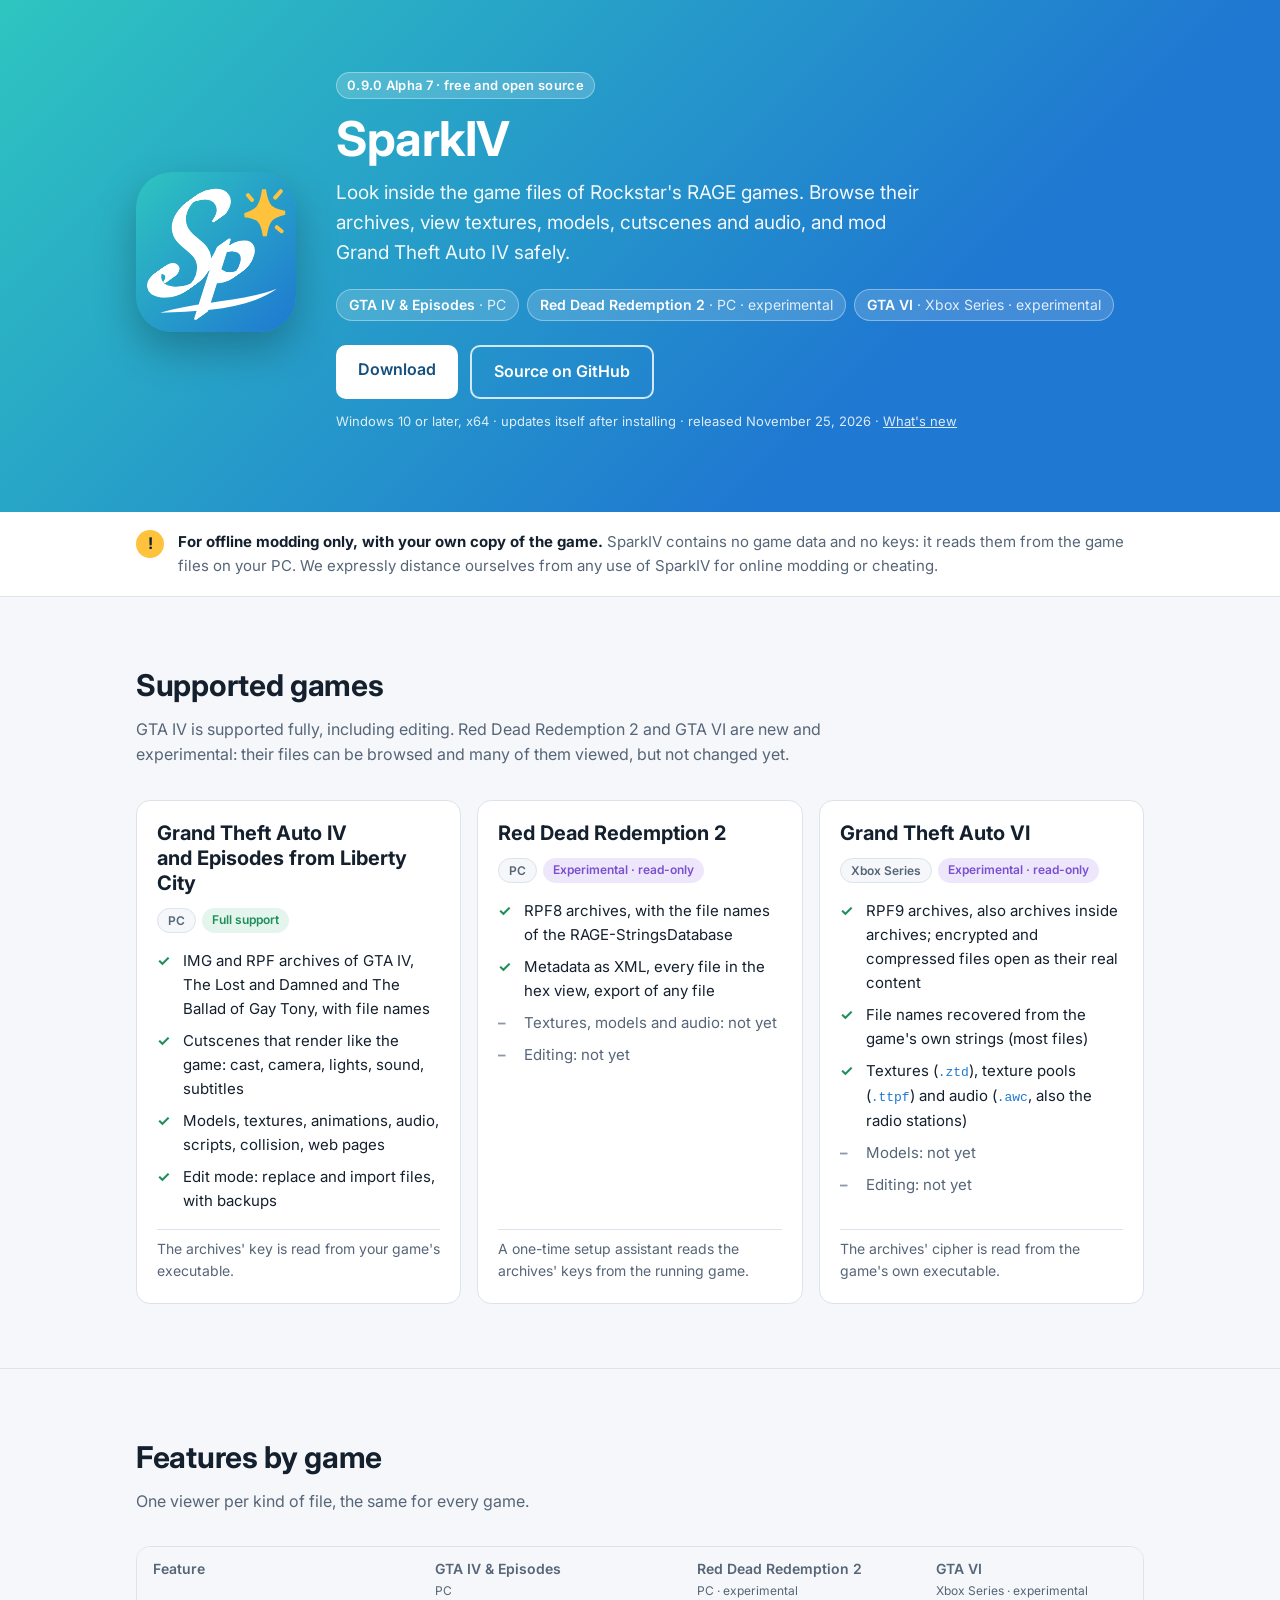
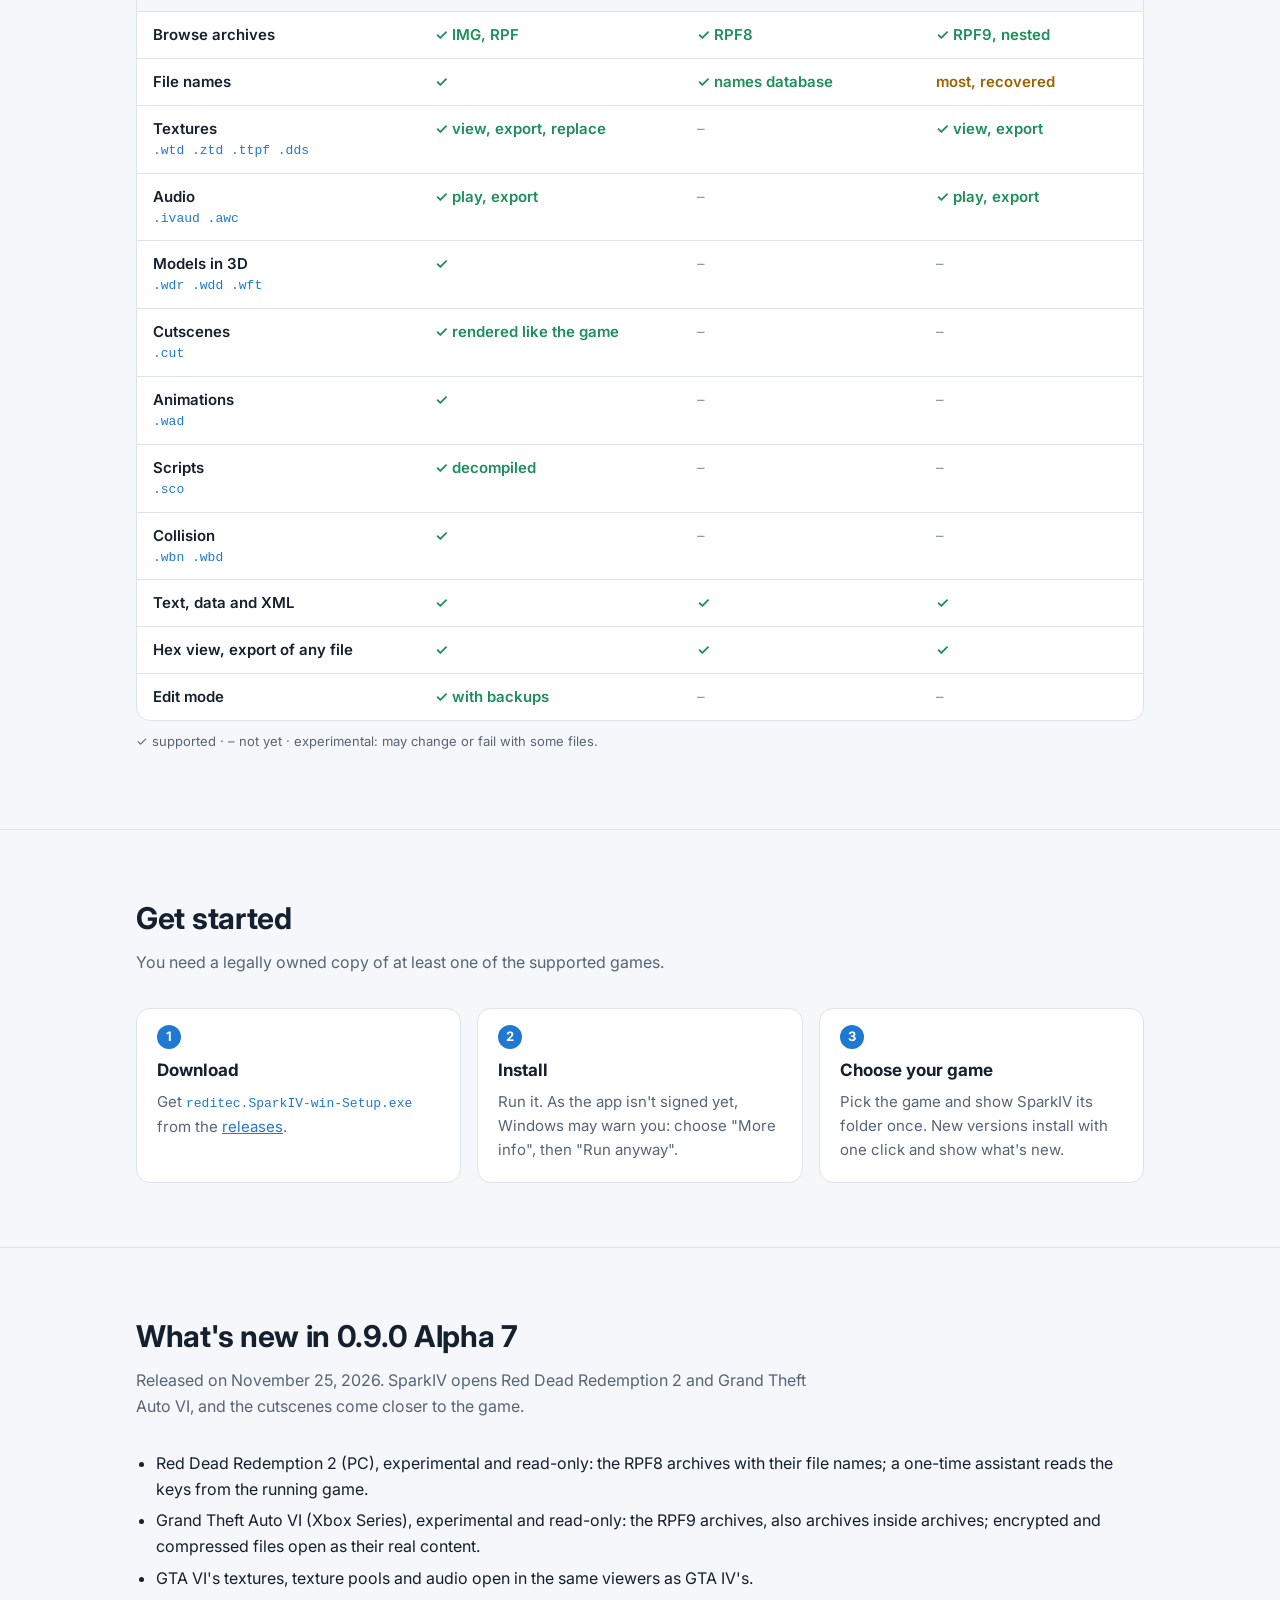
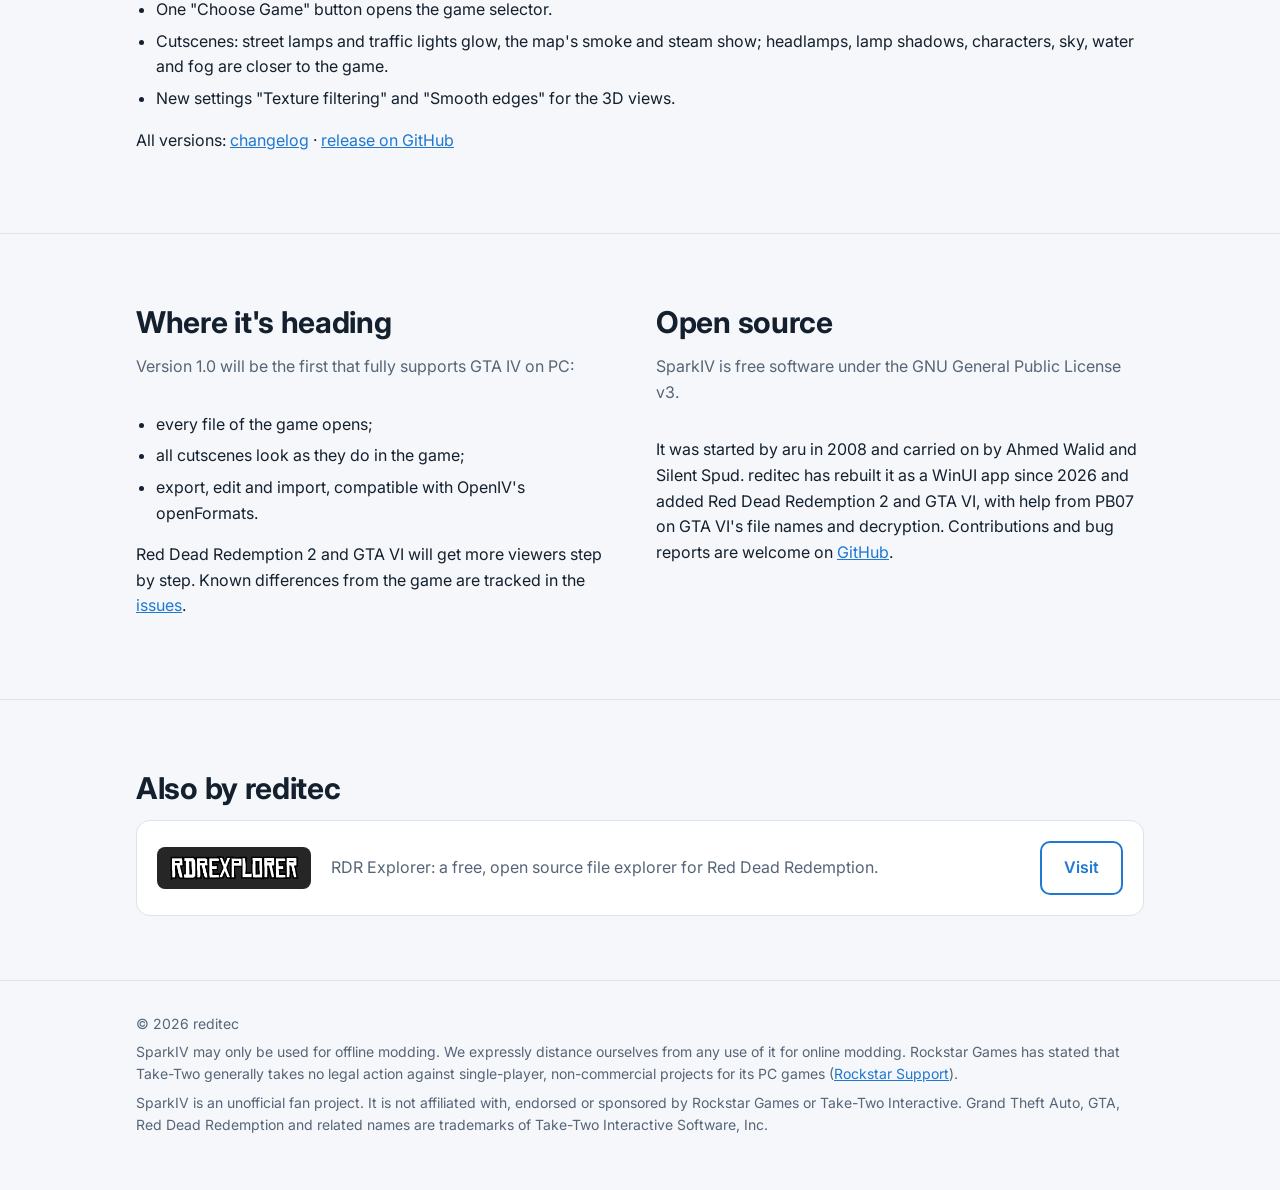
==== commit 82dcda33: "SparkIV page rebuilt: intro, supported games with status, features by game" ====
--- a/index.html
+++ b/index.html
@@ -3,8 +3,8 @@
 <head>
   <meta charset="utf-8" />
   <meta name="viewport" content="width=device-width, initial-scale=1" />
-  <title>SparkIV · GTA IV file browser, viewer and editor</title>
-  <meta name="description" content="SparkIV is a free, open source file browser, viewer and editor for Grand Theft Auto IV and Episodes from Liberty City (PC), with a cutscene viewer that renders like the game, and experimental, read-only support for Red Dead Redemption 2 (PC) and Grand Theft Auto VI (Xbox Series)." />
+  <title>SparkIV · File browser and viewer for GTA IV, RDR2 and GTA VI</title>
+  <meta name="description" content="SparkIV is a free, open source file browser, viewer and editor for Grand Theft Auto IV and Episodes from Liberty City (PC), with experimental, read-only support for Red Dead Redemption 2 (PC) and Grand Theft Auto VI (Xbox Series)." />
   <link rel="icon" href="assets/img/sparkiv-icon.svg" type="image/svg+xml" />
   <link rel="preconnect" href="https://fonts.googleapis.com" />
   <link rel="preconnect" href="https://fonts.gstatic.com" crossorigin />
@@ -20,6 +20,13 @@
       --accent-2: #2EC5C0;
       --spark: #FFC23D;
       --hero-text: #FFFFFF;
+      --ok: #1E8E5A;
+      --ok-bg: #E3F5EC;
+      --part: #9A6400;
+      --part-bg: #FFF2D6;
+      --no: #8A97A6;
+      --exp: #7A4FD0;
+      --exp-bg: #EEE7FC;
     }
     @media (prefers-color-scheme: dark) {
       :root {
@@ -29,6 +36,13 @@
         --muted: #9AA9B8;
         --line: #26333F;
         --accent: #5AA8F0;
+        --ok: #5FD39A;
+        --ok-bg: #143326;
+        --part: #F2C063;
+        --part-bg: #3A2D12;
+        --no: #66768A;
+        --exp: #B79BF5;
+        --exp-bg: #2A2142;
       }
     }
     * { box-sizing: border-box; }
@@ -50,8 +64,15 @@
     }
     .hero .wrap { display: flex; align-items: center; gap: 40px; flex-wrap: wrap; }
     .hero img { width: 160px; height: 160px; border-radius: 36px; box-shadow: 0 18px 40px rgba(0, 0, 0, .25); }
-    .hero h1 { font-size: 48px; line-height: 1.1; margin: 0 0 8px; font-weight: 700; letter-spacing: -.5px; }
-    .hero p { font-size: 19px; margin: 0 0 24px; max-width: 560px; opacity: .95; }
+    .hero .text { flex: 1 1 420px; }
+    .hero h1 { font-size: 48px; line-height: 1.1; margin: 0 0 12px; font-weight: 700; letter-spacing: -.5px; }
+    .hero p { font-size: 19px; margin: 0 0 20px; max-width: 600px; opacity: .95; }
+    .games-line { display: flex; flex-wrap: wrap; gap: 8px; margin: 0 0 24px; padding: 0; list-style: none; }
+    .games-line li {
+      font-size: 14px; font-weight: 600; padding: 4px 12px; border-radius: 999px;
+      background: rgba(255, 255, 255, .16); border: 1px solid rgba(255, 255, 255, .35);
+    }
+    .games-line li span { font-weight: 400; opacity: .85; }
     .badge {
       display: inline-block; font-size: 13px; font-weight: 600; letter-spacing: .3px;
       background: rgba(255, 255, 255, .18); border: 1px solid rgba(255, 255, 255, .35);
@@ -69,18 +90,59 @@
     .hint { font-size: 13px; opacity: .85; margin-top: 12px; }
     .hint a { color: inherit; }
 
+    /* notice */
+    .notice { background: var(--surface); border-bottom: 1px solid var(--line); }
+    .notice .wrap { display: flex; gap: 14px; align-items: flex-start; padding-top: 18px; padding-bottom: 18px; }
+    .notice .icon {
+      flex: none; width: 28px; height: 28px; border-radius: 50%; background: var(--spark); color: #14202E;
+      font-weight: 700; display: flex; align-items: center; justify-content: center;
+    }
+    .notice p { margin: 0; font-size: 15px; color: var(--muted); }
+    .notice strong { color: var(--text); }
+
     /* sections */
     section { padding: 64px 0; }
     section + section { border-top: 1px solid var(--line); }
     h2 { font-size: 30px; margin: 0 0 8px; letter-spacing: -.3px; }
-    .lead { color: var(--muted); margin: 0 0 32px; max-width: 680px; }
+    .lead { color: var(--muted); margin: 0 0 32px; max-width: 700px; }
     .grid { display: grid; grid-template-columns: repeat(auto-fit, minmax(290px, 1fr)); gap: 16px; }
     .card {
       background: var(--surface); border: 1px solid var(--line); border-radius: 14px; padding: 20px;
     }
     .card h3 { margin: 0 0 6px; font-size: 17px; }
     .card p { margin: 0; color: var(--muted); font-size: 15px; }
-    .card .ext { font-family: Consolas, "Cascadia Mono", monospace; font-size: 13px; color: var(--accent); }
+    .ext { font-family: Consolas, "Cascadia Mono", monospace; font-size: 13px; color: var(--accent); }
+
+    /* games */
+    .games { display: grid; grid-template-columns: repeat(auto-fit, minmax(300px, 1fr)); gap: 16px; }
+    .game { display: flex; flex-direction: column; gap: 12px; }
+    .game h3 { font-size: 20px; margin: 0; line-height: 1.25; }
+    .game .meta { display: flex; flex-wrap: wrap; gap: 6px; }
+    .pill { font-size: 12px; font-weight: 600; padding: 2px 10px; border-radius: 999px; white-space: nowrap; }
+    .pill-platform { background: var(--bg); border: 1px solid var(--line); color: var(--muted); }
+    .pill-full { background: var(--ok-bg); color: var(--ok); }
+    .pill-exp { background: var(--exp-bg); color: var(--exp); }
+    .game ul { list-style: none; margin: 0; padding: 0; font-size: 15px; }
+    .game li { padding: 4px 0 4px 26px; position: relative; color: var(--text); }
+    .game li::before { position: absolute; left: 0; top: 4px; font-weight: 700; }
+    .game li.yes::before { content: "\2713"; color: var(--ok); }
+    .game li.no { color: var(--muted); }
+    .game li.no::before { content: "\2013"; color: var(--no); }
+    .game .note { font-size: 14px; color: var(--muted); margin-top: auto; padding-top: 8px; border-top: 1px solid var(--line); }
+
+    /* feature table */
+    .table-wrap { overflow-x: auto; border: 1px solid var(--line); border-radius: 14px; background: var(--surface); }
+    table { border-collapse: collapse; width: 100%; min-width: 620px; font-size: 15px; }
+    th, td { padding: 11px 16px; text-align: left; border-bottom: 1px solid var(--line); vertical-align: top; }
+    tr:last-child td { border-bottom: none; }
+    thead th { font-size: 14px; color: var(--muted); font-weight: 600; background: var(--bg); }
+    thead th small { display: block; font-weight: 400; font-size: 12px; }
+    td.f { font-weight: 600; }
+    td.f .ext { font-weight: 400; display: block; }
+    .y { color: var(--ok); font-weight: 600; }
+    .p { color: var(--part); font-weight: 600; }
+    .n { color: var(--no); }
+    .legend { font-size: 13px; color: var(--muted); margin-top: 10px; }
 
     .steps { display: grid; grid-template-columns: repeat(auto-fit, minmax(240px, 1fr)); gap: 16px; counter-reset: step; }
     .steps .card { position: relative; padding-top: 48px; }
@@ -107,8 +169,10 @@
     @media (max-width: 600px) {
       .hero { padding: 48px 0 56px; }
       .hero h1 { font-size: 36px; }
+      .hero p { font-size: 17px; }
       .hero img { width: 112px; height: 112px; border-radius: 26px; }
       section { padding: 48px 0; }
+      h2 { font-size: 26px; }
     }
   </style>
 </head>
@@ -116,10 +180,15 @@
   <header class="hero">
     <div class="wrap">
       <img src="assets/img/sparkiv-icon.svg" alt="SparkIV logo" />
-      <div>
-        <span class="badge">0.9.0 Alpha 7 · open source</span>
+      <div class="text">
+        <span class="badge">0.9.0 Alpha 7 · free and open source</span>
         <h1>SparkIV</h1>
-        <p>A free file browser, viewer and editor for Grand Theft Auto IV and Episodes from Liberty City on PC, with a cutscene viewer that renders like the game. New: experimental, read-only support for Red Dead Redemption 2 (PC) and Grand Theft Auto VI (Xbox Series).</p>
+        <p>Look inside the game files of Rockstar's RAGE games. Browse their archives, view textures, models, cutscenes and audio, and mod Grand Theft Auto IV safely.</p>
+        <ul class="games-line" aria-label="Supported games">
+          <li>GTA IV &amp; Episodes <span>· PC</span></li>
+          <li>Red Dead Redemption 2 <span>· PC · experimental</span></li>
+          <li>GTA VI <span>· Xbox Series · experimental</span></li>
+        </ul>
         <div class="buttons">
           <a class="btn btn-primary" href="https://github.com/reditec/SparkIV/releases/tag/v0.9.0-alpha.7" target="_blank" rel="noopener">Download</a>
           <a class="btn btn-ghost" href="https://github.com/reditec/SparkIV" target="_blank" rel="noopener">Source on GitHub</a>
@@ -129,35 +198,99 @@
     </div>
   </header>
 
+  <div class="notice" role="note">
+    <div class="wrap">
+      <div class="icon" aria-hidden="true">!</div>
+      <p><strong>For offline modding only, with your own copy of the game.</strong> SparkIV contains no game data and no keys: it reads them from the game files on your PC. We expressly distance ourselves from any use of SparkIV for online modding or cheating.</p>
+    </div>
+  </div>
+
   <main>
+    <section id="games">
+      <div class="wrap">
+        <h2>Supported games</h2>
+        <p class="lead">GTA IV is supported fully, including editing. Red Dead Redemption 2 and GTA VI are new and experimental: their files can be browsed and many of them viewed, but not changed yet.</p>
+        <div class="games">
+          <div class="card game">
+            <h3>Grand Theft Auto IV<br />and Episodes from Liberty City</h3>
+            <div class="meta"><span class="pill pill-platform">PC</span><span class="pill pill-full">Full support</span></div>
+            <ul>
+              <li class="yes">IMG and RPF archives of GTA IV, The Lost and Damned and The Ballad of Gay Tony, with file names</li>
+              <li class="yes">Cutscenes that render like the game: cast, camera, lights, sound, subtitles</li>
+              <li class="yes">Models, textures, animations, audio, scripts, collision, web pages</li>
+              <li class="yes">Edit mode: replace and import files, with backups</li>
+            </ul>
+            <p class="note">The archives' key is read from your game's executable.</p>
+          </div>
+          <div class="card game">
+            <h3>Red Dead Redemption 2</h3>
+            <div class="meta"><span class="pill pill-platform">PC</span><span class="pill pill-exp">Experimental · read-only</span></div>
+            <ul>
+              <li class="yes">RPF8 archives, with the file names of the RAGE-StringsDatabase</li>
+              <li class="yes">Metadata as XML, every file in the hex view, export of any file</li>
+              <li class="no">Textures, models and audio: not yet</li>
+              <li class="no">Editing: not yet</li>
+            </ul>
+            <p class="note">A one-time setup assistant reads the archives' keys from the running game.</p>
+          </div>
+          <div class="card game">
+            <h3>Grand Theft Auto VI</h3>
+            <div class="meta"><span class="pill pill-platform">Xbox Series</span><span class="pill pill-exp">Experimental · read-only</span></div>
+            <ul>
+              <li class="yes">RPF9 archives, also archives inside archives; encrypted and compressed files open as their real content</li>
+              <li class="yes">File names recovered from the game's own strings (most files)</li>
+              <li class="yes">Textures (<span class="ext">.ztd</span>), texture pools (<span class="ext">.ttpf</span>) and audio (<span class="ext">.awc</span>, also the radio stations)</li>
+              <li class="no">Models: not yet</li>
+              <li class="no">Editing: not yet</li>
+            </ul>
+            <p class="note">The archives' cipher is read from the game's own executable.</p>
+          </div>
+        </div>
+      </div>
+    </section>
+
+    <section id="features">
+      <div class="wrap">
+        <h2>Features by game</h2>
+        <p class="lead">One viewer per kind of file, the same for every game.</p>
+        <div class="table-wrap">
+          <table>
+            <thead>
+              <tr>
+                <th scope="col">Feature</th>
+                <th scope="col">GTA IV &amp; Episodes<small>PC</small></th>
+                <th scope="col">Red Dead Redemption 2<small>PC · experimental</small></th>
+                <th scope="col">GTA VI<small>Xbox Series · experimental</small></th>
+              </tr>
+            </thead>
+            <tbody>
+              <tr><td class="f">Browse archives</td><td class="y">&#10003; IMG, RPF</td><td class="y">&#10003; RPF8</td><td class="y">&#10003; RPF9, nested</td></tr>
+              <tr><td class="f">File names</td><td class="y">&#10003;</td><td class="y">&#10003; names database</td><td class="p">most, recovered</td></tr>
+              <tr><td class="f">Textures<span class="ext">.wtd .ztd .ttpf .dds</span></td><td class="y">&#10003; view, export, replace</td><td class="n">&ndash;</td><td class="y">&#10003; view, export</td></tr>
+              <tr><td class="f">Audio<span class="ext">.ivaud .awc</span></td><td class="y">&#10003; play, export</td><td class="n">&ndash;</td><td class="y">&#10003; play, export</td></tr>
+              <tr><td class="f">Models in 3D<span class="ext">.wdr .wdd .wft</span></td><td class="y">&#10003;</td><td class="n">&ndash;</td><td class="n">&ndash;</td></tr>
+              <tr><td class="f">Cutscenes<span class="ext">.cut</span></td><td class="y">&#10003; rendered like the game</td><td class="n">&ndash;</td><td class="n">&ndash;</td></tr>
+              <tr><td class="f">Animations<span class="ext">.wad</span></td><td class="y">&#10003;</td><td class="n">&ndash;</td><td class="n">&ndash;</td></tr>
+              <tr><td class="f">Scripts<span class="ext">.sco</span></td><td class="y">&#10003; decompiled</td><td class="n">&ndash;</td><td class="n">&ndash;</td></tr>
+              <tr><td class="f">Collision<span class="ext">.wbn .wbd</span></td><td class="y">&#10003;</td><td class="n">&ndash;</td><td class="n">&ndash;</td></tr>
+              <tr><td class="f">Text, data and XML</td><td class="y">&#10003;</td><td class="y">&#10003;</td><td class="y">&#10003;</td></tr>
+              <tr><td class="f">Hex view, export of any file</td><td class="y">&#10003;</td><td class="y">&#10003;</td><td class="y">&#10003;</td></tr>
+              <tr><td class="f">Edit mode</td><td class="y">&#10003; with backups</td><td class="n">&ndash;</td><td class="n">&ndash;</td></tr>
+            </tbody>
+          </table>
+        </div>
+        <p class="legend">&#10003; supported · &ndash; not yet · experimental: may change or fail with some files.</p>
+      </div>
+    </section>
+
     <section>
       <div class="wrap">
-        <h2>What it does</h2>
-        <p class="lead">Open the game's archives, look inside every file and change them safely. SparkIV reads the files of your own copy of the game; it contains no game data and no keys.</p>
-        <div class="grid">
-          <div class="card"><h3>Archives</h3><p>Browse the IMG and RPF archives of GTA IV, The Lost and Damned and The Ballad of Gay Tony.</p></div>
-          <div class="card"><h3>Red Dead Redemption 2 <span class="ext">.rpf</span></h3><p>Experimental, read-only: browse the game's RPF8 archives with their file names. A one-time assistant reads the keys from the running game.</p></div>
-          <div class="card"><h3>Grand Theft Auto VI <span class="ext">.rpf .ttpf</span></h3><p>Experimental, read-only: browse the archives of the Xbox Series version and its texture pools; textures and audio open in the same viewers as GTA IV's. The cipher is read from the game's own executable.</p></div>
-          <div class="card"><h3>Cutscenes <span class="ext">.cut</span></h3><p>Plays the cutscenes with cast, camera, lights, sound and location, lit and shaded the way the game does it.</p></div>
-          <div class="card"><h3>Models <span class="ext">.wdr .wdd .wft</span></h3><p>Models in 3D, with their textures and shaders.</p></div>
-          <div class="card"><h3>Textures <span class="ext">.wtd .ztd .dds</span></h3><p>View and export the textures of a dictionary, GTA VI's texture pools and DDS files.</p></div>
-          <div class="card"><h3>Animations <span class="ext">.wad</span></h3><p>Play the animations of a dictionary.</p></div>
-          <div class="card"><h3>Audio <span class="ext">.ivaud .awc</span></h3><p>Listen to sound banks, including multichannel tracks and GTA VI's radio stations, and export them.</p></div>
-          <div class="card"><h3>Scripts <span class="ext">.sco</span></h3><p>Decompiled or disassembled mission scripts.</p></div>
-          <div class="card"><h3>Collision <span class="ext">.wbn .wbd</span></h3><p>See the collision of the map.</p></div>
-          <div class="card"><h3>Editing</h3><p>Replace and import files of GTA IV and the episodes in an edit mode. The original of every file is backed up before SparkIV first writes to it.</p></div>
-        </div>
-      </div>
-    </section>
-
-    <section>
-      <div class="wrap">
         <h2>Get started</h2>
-        <p class="lead">A legally owned copy of a supported game is required: GTA IV or Episodes from Liberty City (PC), Red Dead Redemption 2 (PC) or Grand Theft Auto VI (Xbox Series). SparkIV may only be used for offline modding.</p>
+        <p class="lead">You need a legally owned copy of at least one of the supported games.</p>
         <div class="steps">
           <div class="card"><h3>Download</h3><p>Get <span class="ext">reditec.SparkIV-win-Setup.exe</span> from the <a href="https://github.com/reditec/SparkIV/releases" target="_blank" rel="noopener">releases</a>.</p></div>
           <div class="card"><h3>Install</h3><p>Run it. As the app isn't signed yet, Windows may warn you: choose "More info", then "Run anyway".</p></div>
-          <div class="card"><h3>Open your game</h3><p>SparkIV finds the game folder or asks for it. New versions install with one click and show what's new; the channel is set in Settings → Updates.</p></div>
+          <div class="card"><h3>Choose your game</h3><p>Pick the game and show SparkIV its folder once. New versions install with one click and show what's new.</p></div>
         </div>
       </div>
     </section>
@@ -165,13 +298,13 @@
     <section id="whats-new">
       <div class="wrap">
         <h2>What's new in 0.9.0 Alpha 7</h2>
-        <p class="lead">Released on November 25, 2026. SparkIV opens Red Dead Redemption 2 and Grand Theft Auto VI (experimental, read-only), and the cutscenes come closer to the game.</p>
+        <p class="lead">Released on November 25, 2026. SparkIV opens Red Dead Redemption 2 and Grand Theft Auto VI, and the cutscenes come closer to the game.</p>
         <ul class="plain">
-          <li>Red Dead Redemption 2 (PC): browse the RPF8 archives with their file names; a one-time assistant reads the keys from the running game.</li>
-          <li>Grand Theft Auto VI (Xbox Series): browse the RPF9 archives, also archives inside archives; encrypted and compressed files open as their real content, and file names are recovered from the game's own strings.</li>
-          <li>GTA VI's textures (.ztd), texture pools (.ttpf) and audio (.awc, also the radio stations) open in the same texture and audio viewers as GTA IV's.</li>
-          <li>One "Choose Game" button opens the game selector; edit mode stays off for RDR2 and GTA VI.</li>
-          <li>Cutscenes: street lamps and traffic lights glow, the map's smoke and steam show, vehicle headlamps, lamp shadows, characters, sky, water and fog are closer to the game.</li>
+          <li>Red Dead Redemption 2 (PC), experimental and read-only: the RPF8 archives with their file names; a one-time assistant reads the keys from the running game.</li>
+          <li>Grand Theft Auto VI (Xbox Series), experimental and read-only: the RPF9 archives, also archives inside archives; encrypted and compressed files open as their real content.</li>
+          <li>GTA VI's textures, texture pools and audio open in the same viewers as GTA IV's.</li>
+          <li>One "Choose Game" button opens the game selector.</li>
+          <li>Cutscenes: street lamps and traffic lights glow, the map's smoke and steam show; headlamps, lamp shadows, characters, sky, water and fog are closer to the game.</li>
           <li>New settings "Texture filtering" and "Smooth edges" for the 3D views.</li>
         </ul>
         <p>All versions: <a href="https://github.com/reditec/SparkIV/blob/master/CHANGELOG.md" target="_blank" rel="noopener">changelog</a> · <a href="https://github.com/reditec/SparkIV/releases/tag/v0.9.0-alpha.7" target="_blank" rel="noopener">release on GitHub</a></p>
@@ -188,12 +321,12 @@
             <li>all cutscenes look as they do in the game;</li>
             <li>export, edit and import, compatible with OpenIV's openFormats.</li>
           </ul>
-          <p>Known differences from the game are tracked in the <a href="https://github.com/reditec/SparkIV/issues" target="_blank" rel="noopener">issues</a>.</p>
+          <p>Red Dead Redemption 2 and GTA VI will get more viewers step by step. Known differences from the game are tracked in the <a href="https://github.com/reditec/SparkIV/issues" target="_blank" rel="noopener">issues</a>.</p>
         </div>
         <div>
           <h2>Open source</h2>
           <p class="lead">SparkIV is free software under the GNU General Public License v3.</p>
-          <p>It was started by aru in 2008 and carried on by Ahmed Walid and Silent Spud; reditec has rebuilt it as a WinUI app since 2026 and added support for RDR2 and GTA VI, with help from PB07 on GTA VI's file names and decryption. Contributions and bug reports are welcome on <a href="https://github.com/reditec/SparkIV" target="_blank" rel="noopener">GitHub</a>.</p>
+          <p>It was started by aru in 2008 and carried on by Ahmed Walid and Silent Spud. reditec has rebuilt it as a WinUI app since 2026 and added Red Dead Redemption 2 and GTA VI, with help from PB07 on GTA VI's file names and decryption. Contributions and bug reports are welcome on <a href="https://github.com/reditec/SparkIV" target="_blank" rel="noopener">GitHub</a>.</p>
         </div>
       </div>
     </section>
@@ -213,7 +346,7 @@
   <footer>
     <div class="wrap">
       <p>&copy; 2026 reditec</p>
-      <p>SparkIV may only be used for offline modding. We expressly distance ourselves from any use of it for online modding.</p>
+      <p>SparkIV may only be used for offline modding. We expressly distance ourselves from any use of it for online modding. Rockstar Games has stated that Take-Two generally takes no legal action against single-player, non-commercial projects for its PC games (<a href="https://support.rockstargames.com/articles/5NVOAYjcTomO8v6SX2k76k/pc-single-player-mods" target="_blank" rel="noopener">Rockstar Support</a>).</p>
       <p>SparkIV is an unofficial fan project. It is not affiliated with, endorsed or sponsored by Rockstar Games or Take-Two Interactive. Grand Theft Auto, GTA, Red Dead Redemption and related names are trademarks of Take-Two Interactive Software, Inc.</p>
     </div>
   </footer>
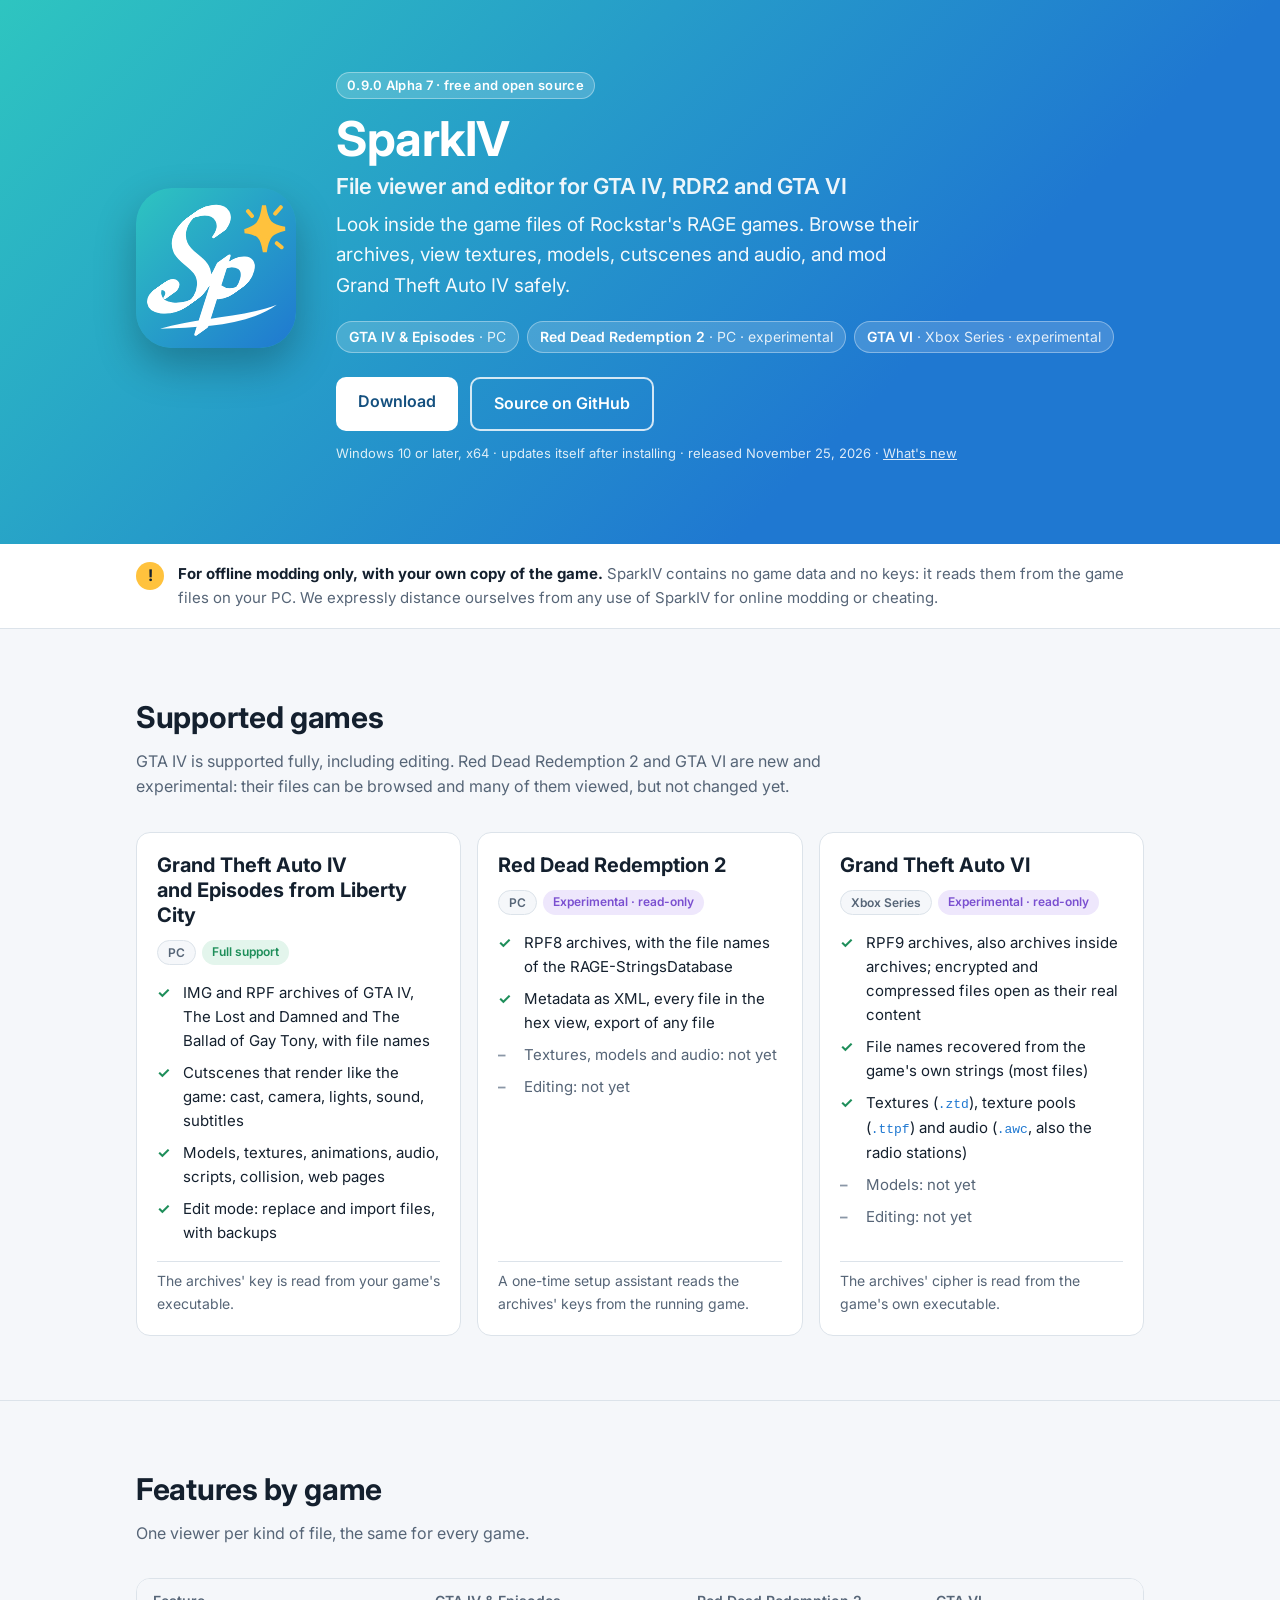
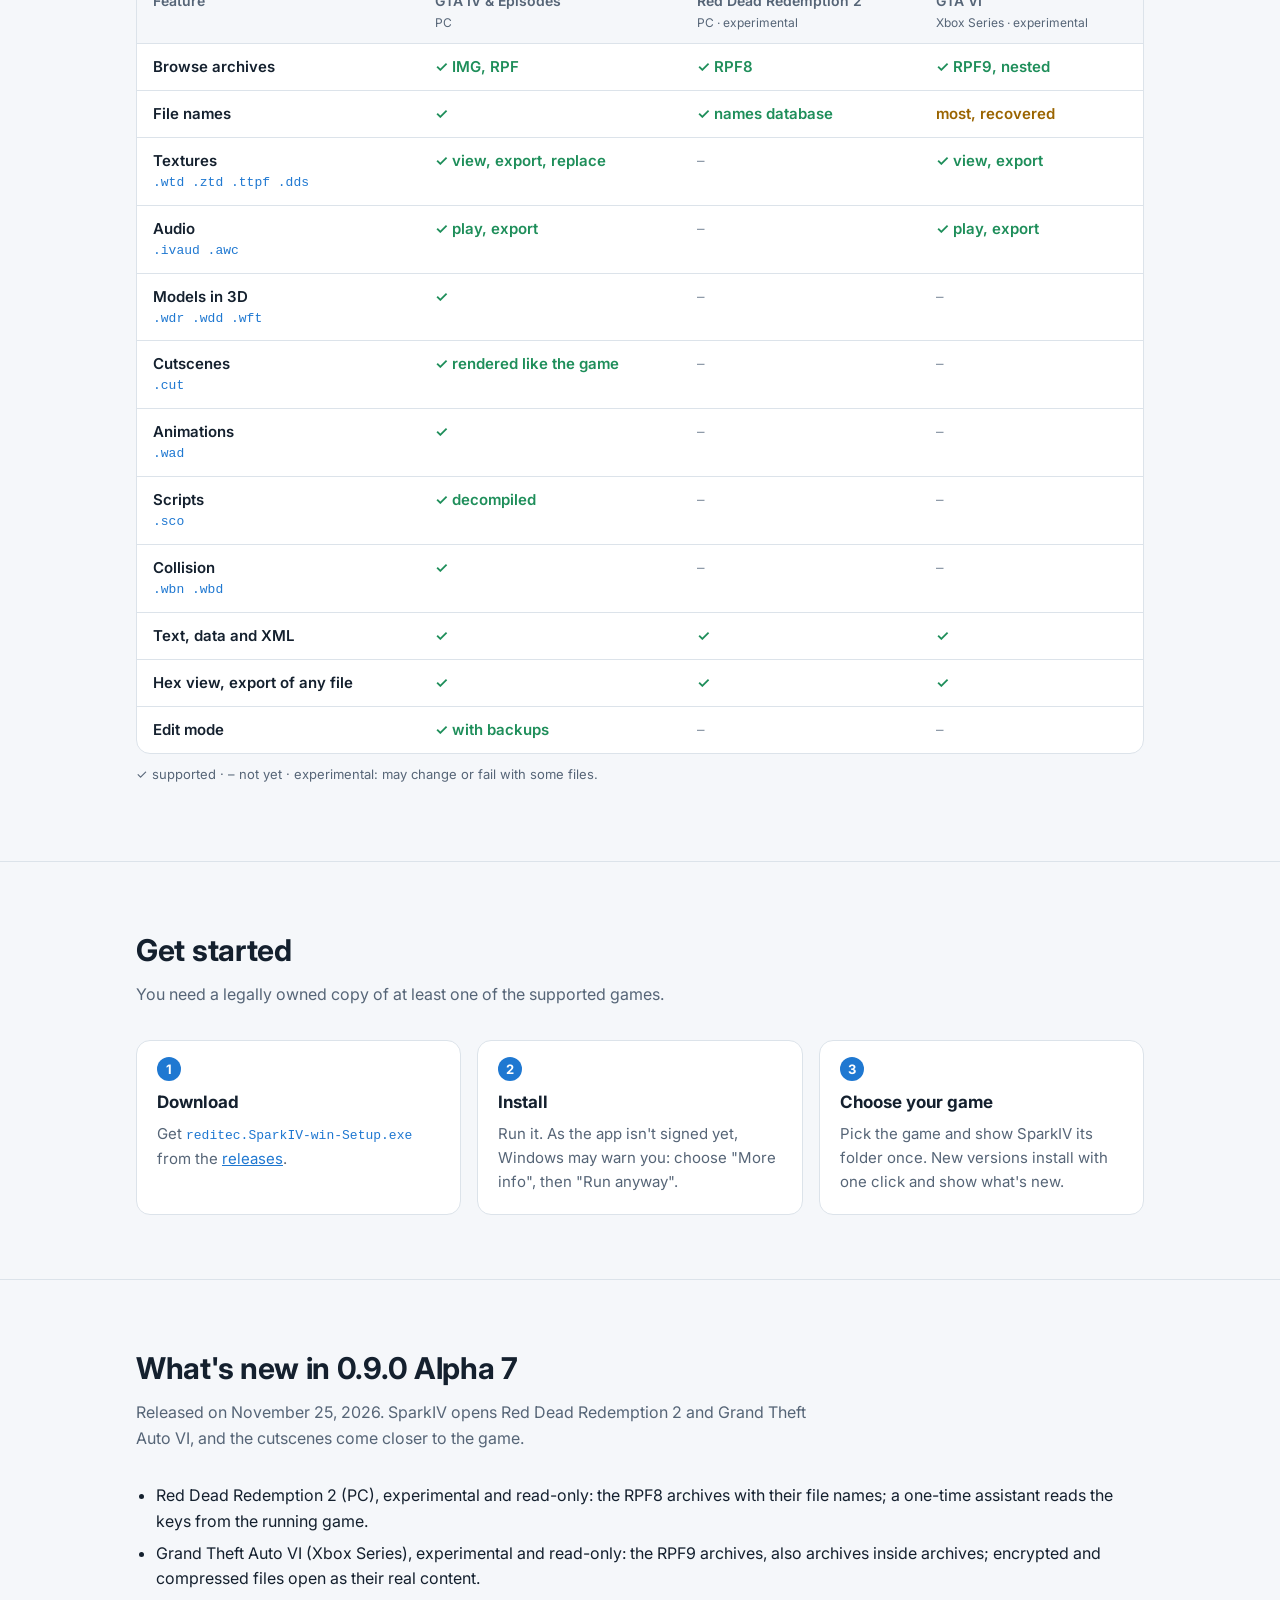
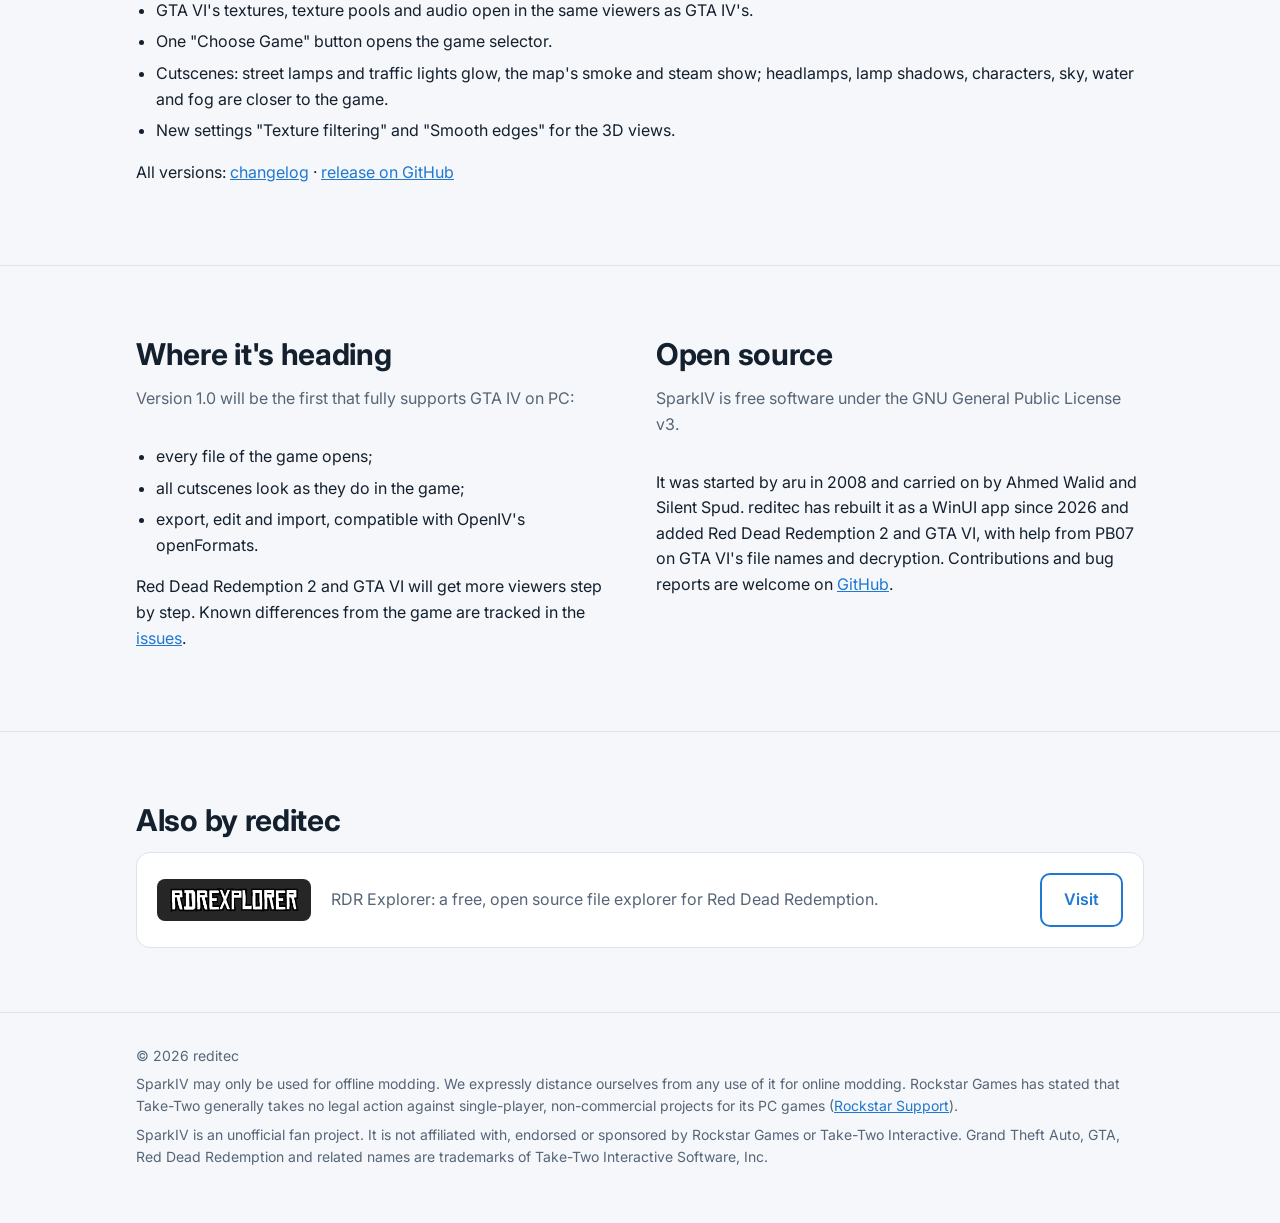
==== commit c5e0fcb6: "SEO: shorter title and description, h1 with keywords, JSON-LD SoftwareApplication, robots.txt, sitem" ====
--- a/index.html
+++ b/index.html
@@ -3,12 +3,61 @@
 <head>
   <meta charset="utf-8" />
   <meta name="viewport" content="width=device-width, initial-scale=1" />
-  <title>SparkIV · File browser and viewer for GTA IV, RDR2 and GTA VI</title>
-  <meta name="description" content="SparkIV is a free, open source file browser, viewer and editor for Grand Theft Auto IV and Episodes from Liberty City (PC), with experimental, read-only support for Red Dead Redemption 2 (PC) and Grand Theft Auto VI (Xbox Series)." />
+  <title>SparkIV: GTA IV, RDR2 &amp; GTA VI File Viewer and Editor</title>
+  <meta name="description" content="Free, open source file viewer and editor for GTA IV and Episodes from Liberty City: RPF archives, textures, models, cutscenes, audio. RDR2 and GTA VI experimental." />
+  <meta name="robots" content="index, follow, max-image-preview:large" />
+  <meta name="author" content="reditec" />
+  <meta name="theme-color" content="#1F78D1" />
+  <link rel="canonical" href="https://reditec.github.io/" />
+  <link rel="sitemap" type="application/xml" href="https://reditec.github.io/sitemap.xml" />
+  <meta property="og:type" content="website" />
+  <meta property="og:locale" content="en_US" />
+  <meta property="og:site_name" content="SparkIV" />
+  <meta property="og:url" content="https://reditec.github.io/" />
+  <meta property="og:title" content="SparkIV: GTA IV, RDR2 &amp; GTA VI File Viewer and Editor" />
+  <meta property="og:description" content="Free, open source file browser, viewer and editor for GTA IV and Episodes from Liberty City (PC), with experimental, read-only support for Red Dead Redemption 2 (PC) and GTA VI (Xbox Series). For offline modding only." />
+  <meta property="og:image" content="https://reditec.github.io/assets/img/sparkiv-icon-256.png" />
+  <meta property="og:image:width" content="256" />
+  <meta property="og:image:height" content="256" />
+  <meta property="og:image:alt" content="SparkIV logo" />
+  <meta name="twitter:card" content="summary" />
+  <meta name="twitter:title" content="SparkIV: GTA IV, RDR2 &amp; GTA VI File Viewer and Editor" />
+  <meta name="twitter:description" content="Free, open source file browser, viewer and editor for GTA IV and Episodes (PC), with experimental support for Red Dead Redemption 2 (PC) and GTA VI (Xbox Series). For offline modding only." />
+  <meta name="twitter:image" content="https://reditec.github.io/assets/img/sparkiv-icon-256.png" />
   <link rel="icon" href="assets/img/sparkiv-icon.svg" type="image/svg+xml" />
+  <link rel="apple-touch-icon" href="assets/img/sparkiv-icon-256.png" />
   <link rel="preconnect" href="https://fonts.googleapis.com" />
   <link rel="preconnect" href="https://fonts.gstatic.com" crossorigin />
   <link href="https://fonts.googleapis.com/css2?family=Inter:wght@400;500;600;700&display=swap" rel="stylesheet" />
+  <script type="application/ld+json">
+  {
+    "@context": "https://schema.org",
+    "@type": "SoftwareApplication",
+    "name": "SparkIV",
+    "alternateName": "SparkIV file viewer",
+    "description": "Free, open source file browser, viewer and editor for Grand Theft Auto IV and Episodes from Liberty City (PC), with experimental, read-only support for Red Dead Redemption 2 (PC) and Grand Theft Auto VI (Xbox Series). For offline modding only.",
+    "url": "https://reditec.github.io/",
+    "image": "https://reditec.github.io/assets/img/sparkiv-icon-256.png",
+    "applicationCategory": "UtilitiesApplication",
+    "applicationSubCategory": "Game modding tool",
+    "operatingSystem": "Windows 10, Windows 11 (x64)",
+    "softwareVersion": "0.9.0-alpha.7",
+    "datePublished": "2026-11-25",
+    "downloadUrl": "https://github.com/reditec/SparkIV/releases/tag/v0.9.0-alpha.7",
+    "releaseNotes": "https://github.com/reditec/SparkIV/blob/master/CHANGELOG.md",
+    "license": "https://www.gnu.org/licenses/gpl-3.0.html",
+    "isAccessibleForFree": true,
+    "offers": { "@type": "Offer", "price": "0", "priceCurrency": "USD" },
+    "author": { "@type": "Person", "name": "reditec", "url": "https://github.com/reditec" },
+    "codeRepository": "https://github.com/reditec/SparkIV",
+    "featureList": [
+      "GTA IV and Episodes from Liberty City: IMG and RPF archives, textures, models, cutscenes, animations, audio, scripts, collision, edit mode",
+      "Red Dead Redemption 2 (PC): RPF8 archives with file names (experimental, read-only)",
+      "Grand Theft Auto VI (Xbox Series): RPF9 archives, textures, texture pools and audio (experimental, read-only)"
+    ],
+    "keywords": "GTA IV, GTA 4, Episodes from Liberty City, Red Dead Redemption 2, RDR2, GTA VI, GTA 6, RPF, IMG, WTD, file viewer, modding tool, RAGE"
+  }
+  </script>
   <style>
     :root {
       --bg: #F5F7FA;
@@ -66,6 +115,7 @@
     .hero img { width: 160px; height: 160px; border-radius: 36px; box-shadow: 0 18px 40px rgba(0, 0, 0, .25); }
     .hero .text { flex: 1 1 420px; }
     .hero h1 { font-size: 48px; line-height: 1.1; margin: 0 0 12px; font-weight: 700; letter-spacing: -.5px; }
+    .hero h1 .h1-sub { display: block; font-size: 22px; font-weight: 600; letter-spacing: 0; margin-top: 8px; opacity: .92; }
     .hero p { font-size: 19px; margin: 0 0 20px; max-width: 600px; opacity: .95; }
     .games-line { display: flex; flex-wrap: wrap; gap: 8px; margin: 0 0 24px; padding: 0; list-style: none; }
     .games-line li {
@@ -169,6 +219,7 @@
     @media (max-width: 600px) {
       .hero { padding: 48px 0 56px; }
       .hero h1 { font-size: 36px; }
+      .hero h1 .h1-sub { font-size: 18px; }
       .hero p { font-size: 17px; }
       .hero img { width: 112px; height: 112px; border-radius: 26px; }
       section { padding: 48px 0; }
@@ -182,7 +233,7 @@
       <img src="assets/img/sparkiv-icon.svg" alt="SparkIV logo" />
       <div class="text">
         <span class="badge">0.9.0 Alpha 7 · free and open source</span>
-        <h1>SparkIV</h1>
+        <h1>SparkIV<span class="h1-sub">File viewer and editor for GTA IV, RDR2 and GTA VI</span></h1>
         <p>Look inside the game files of Rockstar's RAGE games. Browse their archives, view textures, models, cutscenes and audio, and mod Grand Theft Auto IV safely.</p>
         <ul class="games-line" aria-label="Supported games">
           <li>GTA IV &amp; Episodes <span>· PC</span></li>
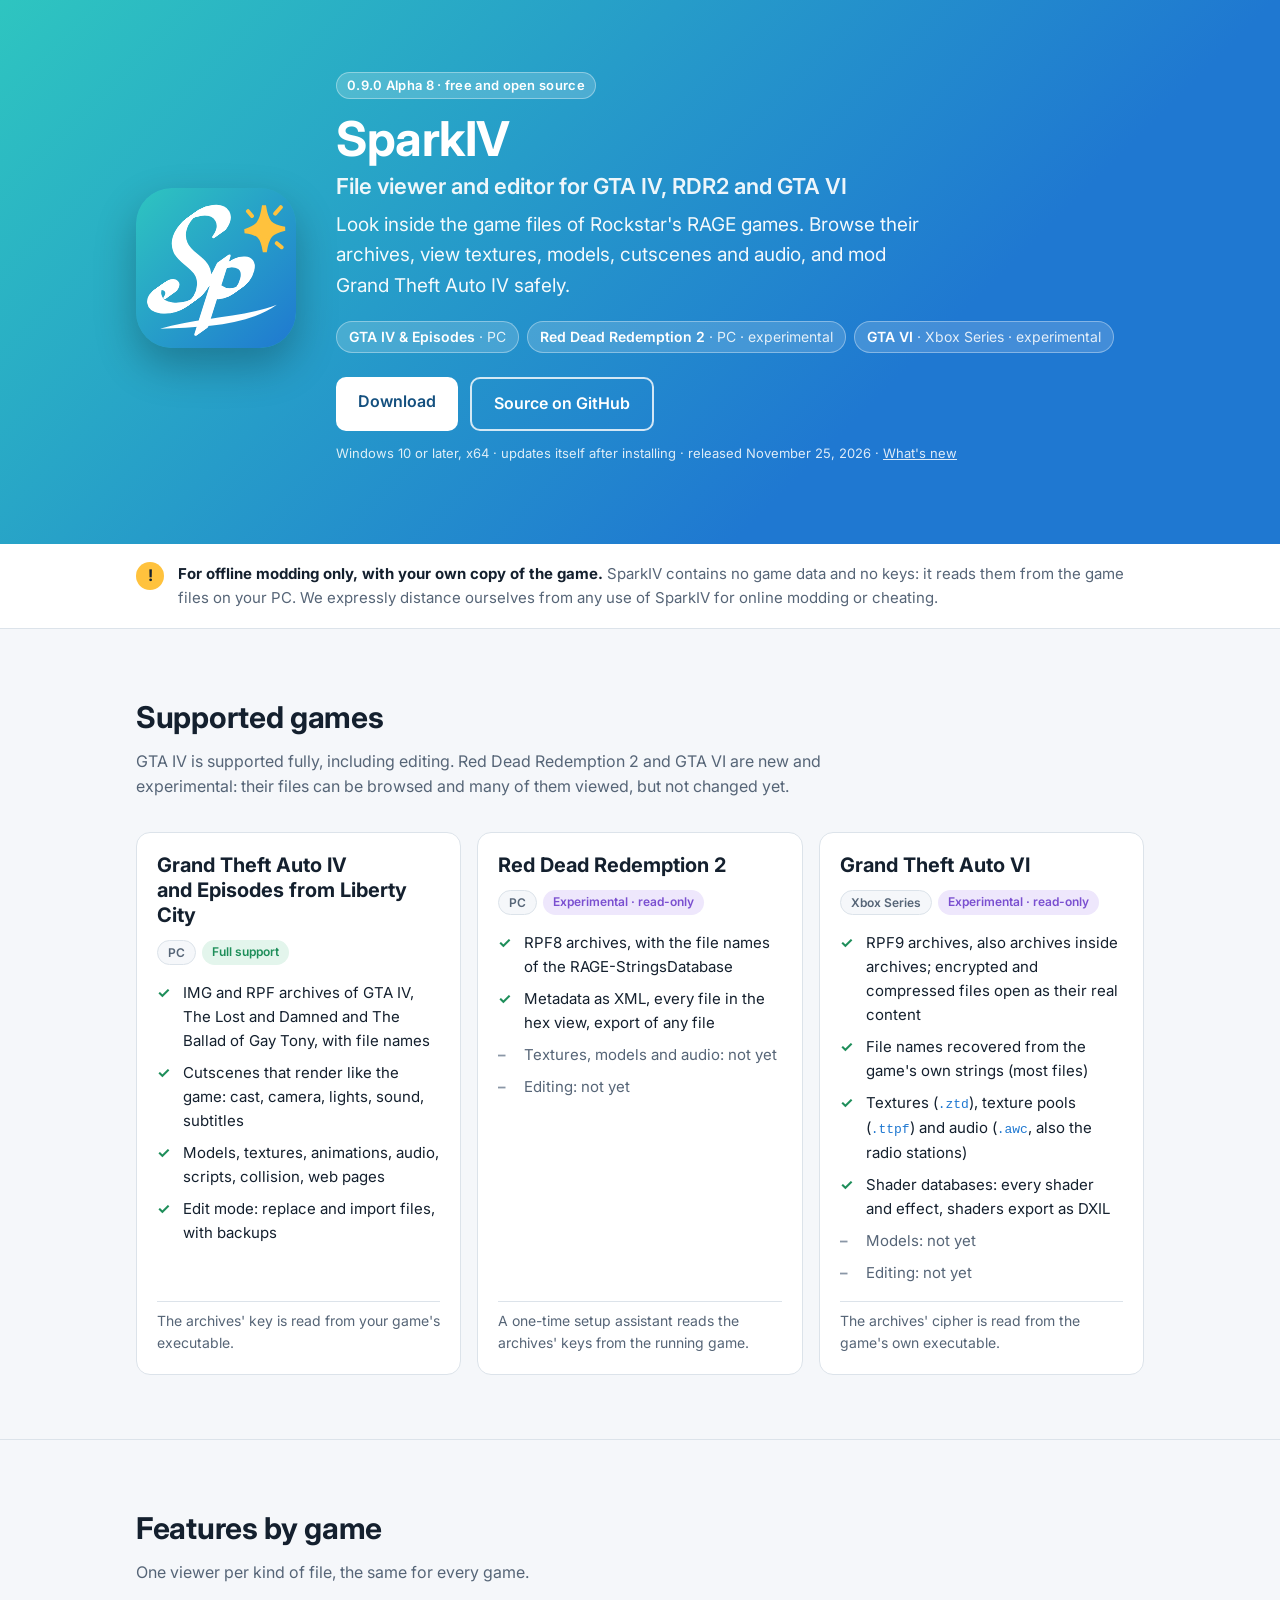
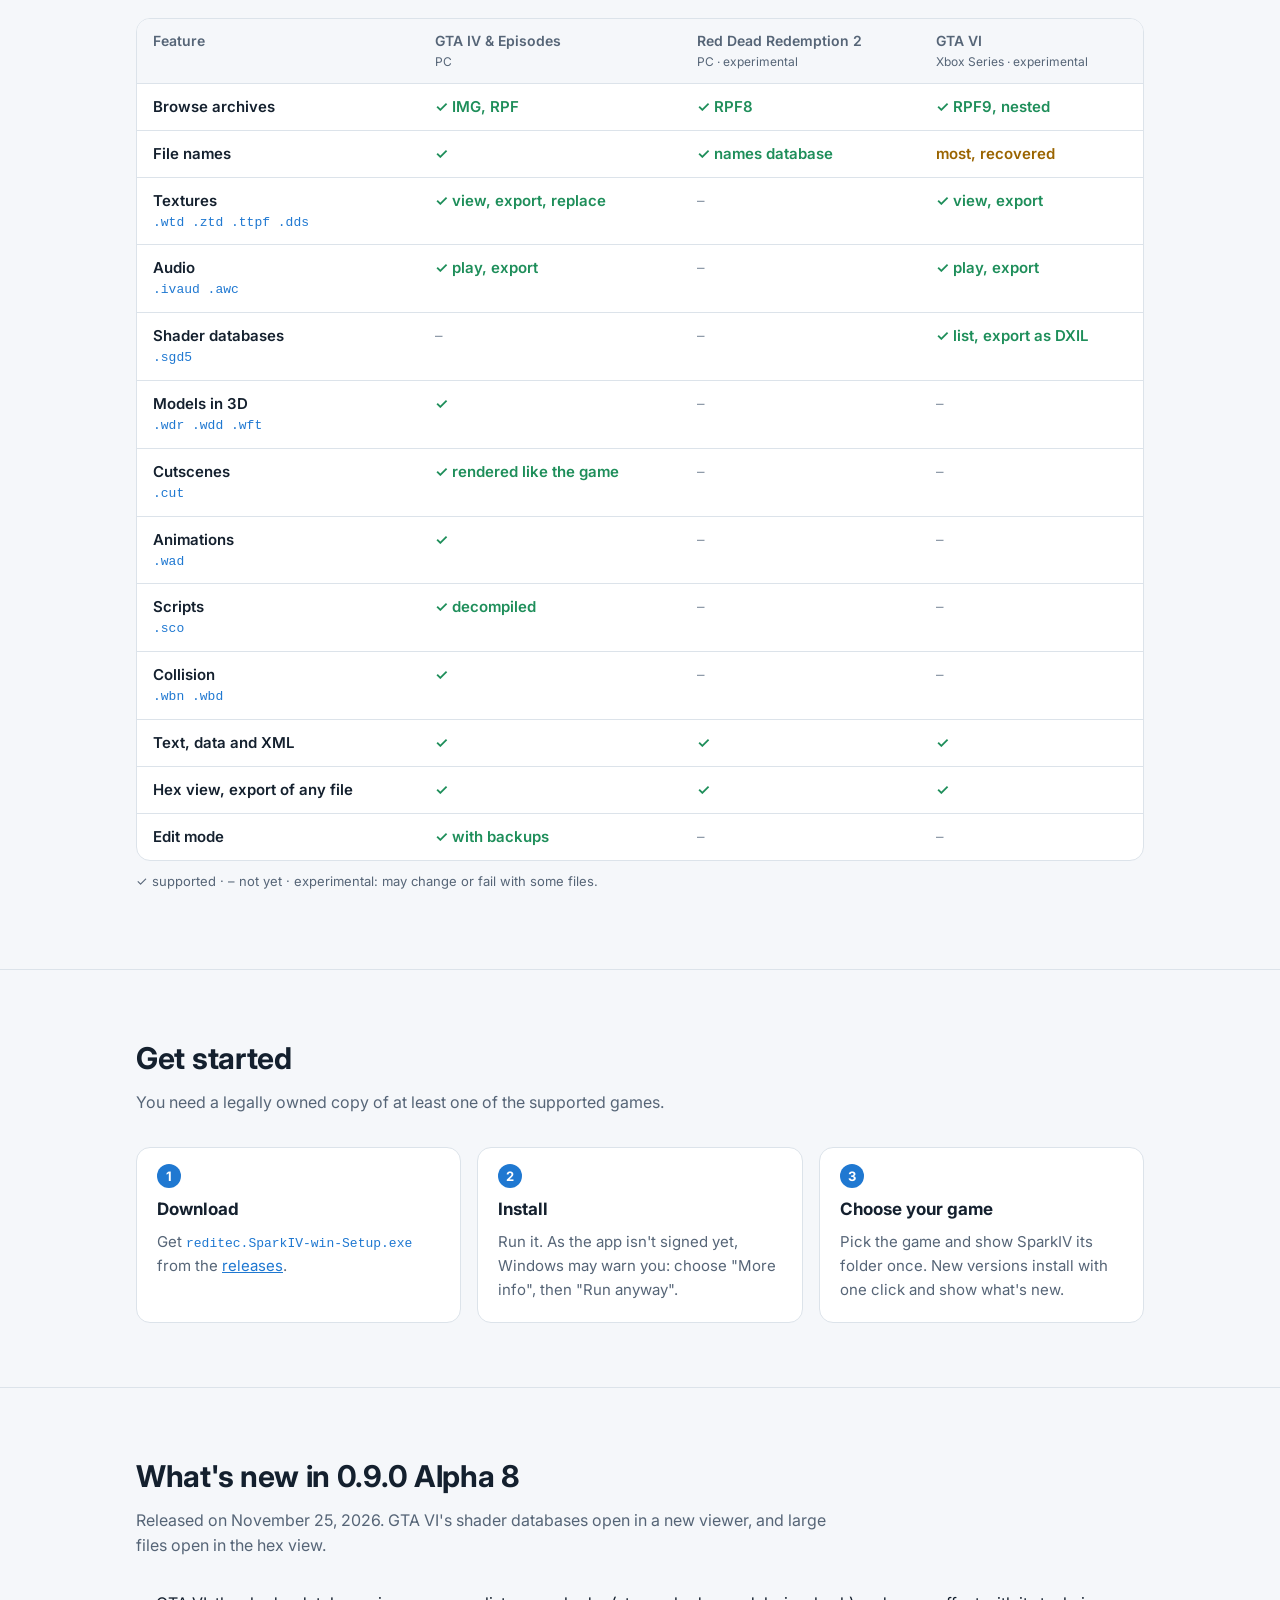
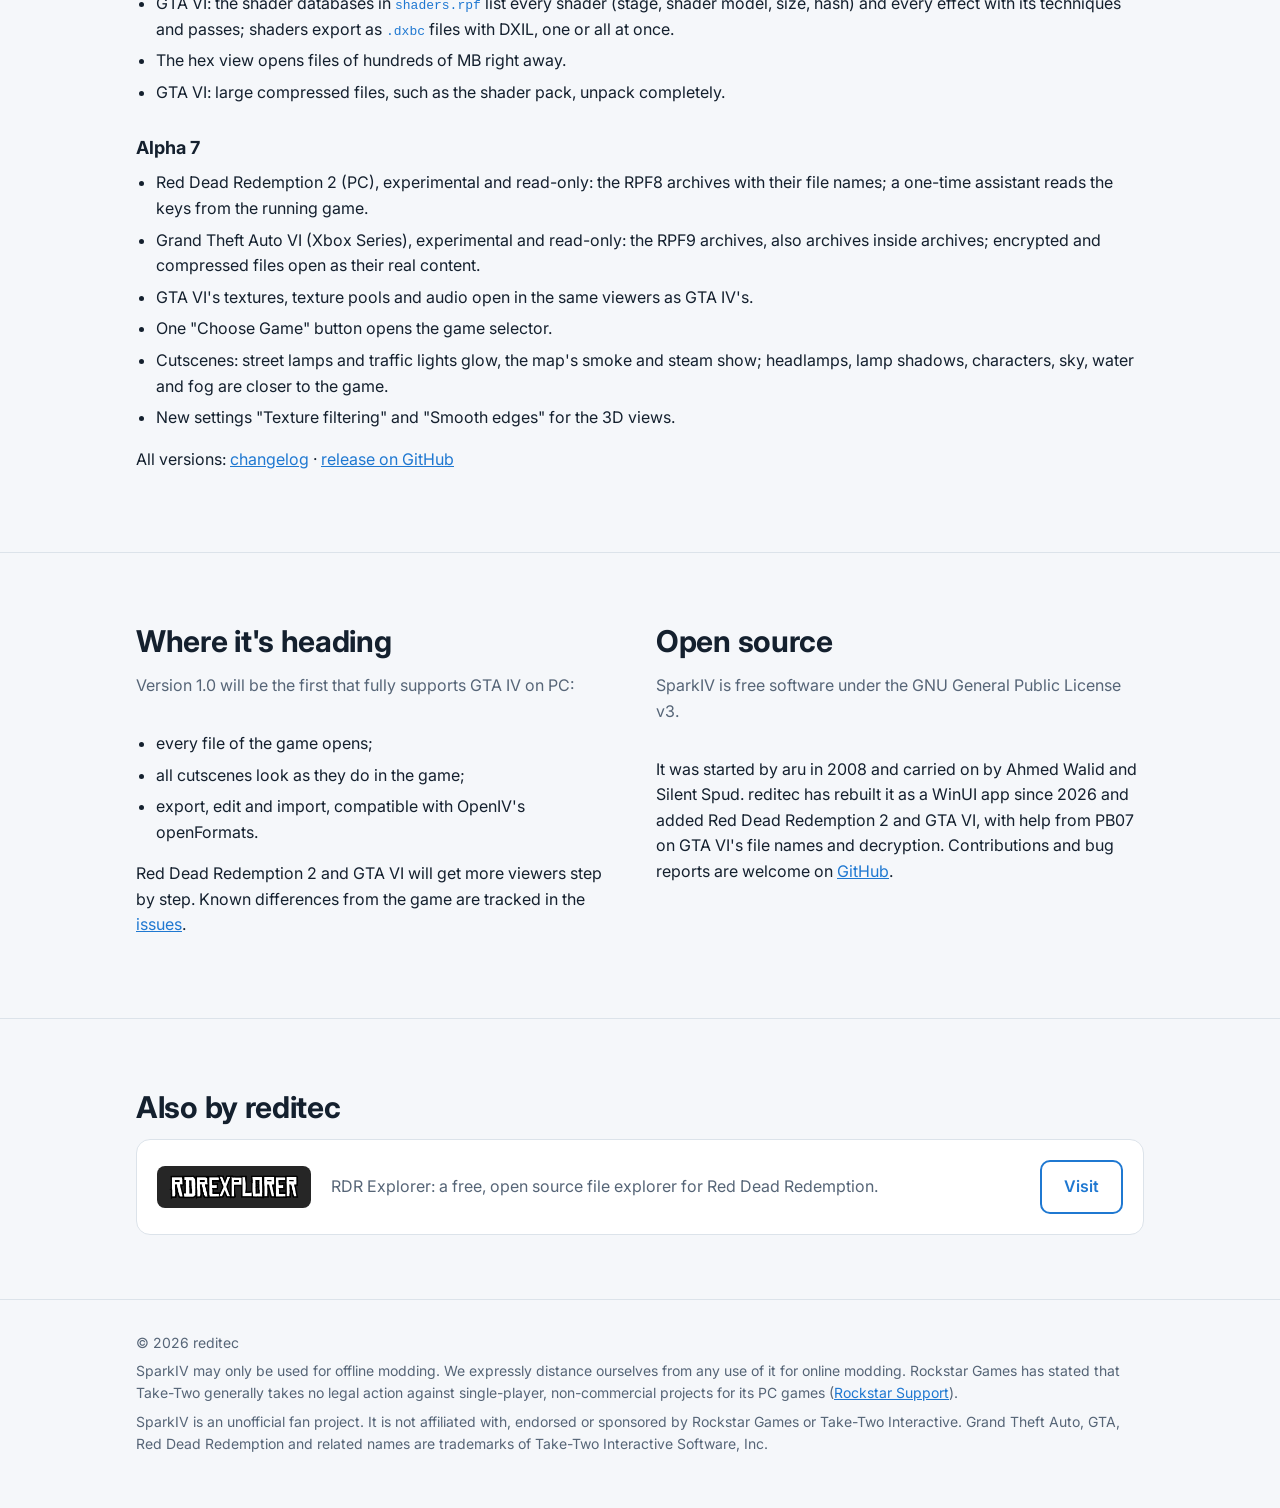
==== commit c7c85969: "SparkIV 0.9.0-alpha.8: shader databases, version, download link, What's new" ====
--- a/index.html
+++ b/index.html
@@ -41,9 +41,9 @@
     "applicationCategory": "UtilitiesApplication",
     "applicationSubCategory": "Game modding tool",
     "operatingSystem": "Windows 10, Windows 11 (x64)",
-    "softwareVersion": "0.9.0-alpha.7",
+    "softwareVersion": "0.9.0-alpha.8",
     "datePublished": "2026-11-25",
-    "downloadUrl": "https://github.com/reditec/SparkIV/releases/tag/v0.9.0-alpha.7",
+    "downloadUrl": "https://github.com/reditec/SparkIV/releases/tag/v0.9.0-alpha.8",
     "releaseNotes": "https://github.com/reditec/SparkIV/blob/master/CHANGELOG.md",
     "license": "https://www.gnu.org/licenses/gpl-3.0.html",
     "isAccessibleForFree": true,
@@ -53,7 +53,7 @@
     "featureList": [
       "GTA IV and Episodes from Liberty City: IMG and RPF archives, textures, models, cutscenes, animations, audio, scripts, collision, edit mode",
       "Red Dead Redemption 2 (PC): RPF8 archives with file names (experimental, read-only)",
-      "Grand Theft Auto VI (Xbox Series): RPF9 archives, textures, texture pools and audio (experimental, read-only)"
+      "Grand Theft Auto VI (Xbox Series): RPF9 archives, textures, texture pools, audio and shader databases (experimental, read-only)"
     ],
     "keywords": "GTA IV, GTA 4, Episodes from Liberty City, Red Dead Redemption 2, RDR2, GTA VI, GTA 6, RPF, IMG, WTD, file viewer, modding tool, RAGE"
   }
@@ -232,7 +232,7 @@
     <div class="wrap">
       <img src="assets/img/sparkiv-icon.svg" alt="SparkIV logo" />
       <div class="text">
-        <span class="badge">0.9.0 Alpha 7 · free and open source</span>
+        <span class="badge">0.9.0 Alpha 8 · free and open source</span>
         <h1>SparkIV<span class="h1-sub">File viewer and editor for GTA IV, RDR2 and GTA VI</span></h1>
         <p>Look inside the game files of Rockstar's RAGE games. Browse their archives, view textures, models, cutscenes and audio, and mod Grand Theft Auto IV safely.</p>
         <ul class="games-line" aria-label="Supported games">
@@ -241,7 +241,7 @@
           <li>GTA VI <span>· Xbox Series · experimental</span></li>
         </ul>
         <div class="buttons">
-          <a class="btn btn-primary" href="https://github.com/reditec/SparkIV/releases/tag/v0.9.0-alpha.7" target="_blank" rel="noopener">Download</a>
+          <a class="btn btn-primary" href="https://github.com/reditec/SparkIV/releases/tag/v0.9.0-alpha.8" target="_blank" rel="noopener">Download</a>
           <a class="btn btn-ghost" href="https://github.com/reditec/SparkIV" target="_blank" rel="noopener">Source on GitHub</a>
         </div>
         <div class="hint">Windows 10 or later, x64 · updates itself after installing · released November 25, 2026 · <a href="#whats-new">What's new</a></div>
@@ -291,6 +291,7 @@
               <li class="yes">RPF9 archives, also archives inside archives; encrypted and compressed files open as their real content</li>
               <li class="yes">File names recovered from the game's own strings (most files)</li>
               <li class="yes">Textures (<span class="ext">.ztd</span>), texture pools (<span class="ext">.ttpf</span>) and audio (<span class="ext">.awc</span>, also the radio stations)</li>
+              <li class="yes">Shader databases: every shader and effect, shaders export as DXIL</li>
               <li class="no">Models: not yet</li>
               <li class="no">Editing: not yet</li>
             </ul>
@@ -319,6 +320,7 @@
               <tr><td class="f">File names</td><td class="y">&#10003;</td><td class="y">&#10003; names database</td><td class="p">most, recovered</td></tr>
               <tr><td class="f">Textures<span class="ext">.wtd .ztd .ttpf .dds</span></td><td class="y">&#10003; view, export, replace</td><td class="n">&ndash;</td><td class="y">&#10003; view, export</td></tr>
               <tr><td class="f">Audio<span class="ext">.ivaud .awc</span></td><td class="y">&#10003; play, export</td><td class="n">&ndash;</td><td class="y">&#10003; play, export</td></tr>
+              <tr><td class="f">Shader databases<span class="ext">.sgd5</span></td><td class="n">&ndash;</td><td class="n">&ndash;</td><td class="y">&#10003; list, export as DXIL</td></tr>
               <tr><td class="f">Models in 3D<span class="ext">.wdr .wdd .wft</span></td><td class="y">&#10003;</td><td class="n">&ndash;</td><td class="n">&ndash;</td></tr>
               <tr><td class="f">Cutscenes<span class="ext">.cut</span></td><td class="y">&#10003; rendered like the game</td><td class="n">&ndash;</td><td class="n">&ndash;</td></tr>
               <tr><td class="f">Animations<span class="ext">.wad</span></td><td class="y">&#10003;</td><td class="n">&ndash;</td><td class="n">&ndash;</td></tr>
@@ -348,8 +350,14 @@
 
     <section id="whats-new">
       <div class="wrap">
-        <h2>What's new in 0.9.0 Alpha 7</h2>
-        <p class="lead">Released on November 25, 2026. SparkIV opens Red Dead Redemption 2 and Grand Theft Auto VI, and the cutscenes come closer to the game.</p>
+        <h2>What's new in 0.9.0 Alpha 8</h2>
+        <p class="lead">Released on November 25, 2026. GTA VI's shader databases open in a new viewer, and large files open in the hex view.</p>
+        <ul class="plain">
+          <li>GTA VI: the shader databases in <span class="ext">shaders.rpf</span> list every shader (stage, shader model, size, hash) and every effect with its techniques and passes; shaders export as <span class="ext">.dxbc</span> files with DXIL, one or all at once.</li>
+          <li>The hex view opens files of hundreds of MB right away.</li>
+          <li>GTA VI: large compressed files, such as the shader pack, unpack completely.</li>
+        </ul>
+        <h3 style="margin: 28px 0 8px; font-size: 18px;">Alpha 7</h3>
         <ul class="plain">
           <li>Red Dead Redemption 2 (PC), experimental and read-only: the RPF8 archives with their file names; a one-time assistant reads the keys from the running game.</li>
           <li>Grand Theft Auto VI (Xbox Series), experimental and read-only: the RPF9 archives, also archives inside archives; encrypted and compressed files open as their real content.</li>
@@ -358,7 +366,7 @@
           <li>Cutscenes: street lamps and traffic lights glow, the map's smoke and steam show; headlamps, lamp shadows, characters, sky, water and fog are closer to the game.</li>
           <li>New settings "Texture filtering" and "Smooth edges" for the 3D views.</li>
         </ul>
-        <p>All versions: <a href="https://github.com/reditec/SparkIV/blob/master/CHANGELOG.md" target="_blank" rel="noopener">changelog</a> · <a href="https://github.com/reditec/SparkIV/releases/tag/v0.9.0-alpha.7" target="_blank" rel="noopener">release on GitHub</a></p>
+        <p>All versions: <a href="https://github.com/reditec/SparkIV/blob/master/CHANGELOG.md" target="_blank" rel="noopener">changelog</a> · <a href="https://github.com/reditec/SparkIV/releases/tag/v0.9.0-alpha.8" target="_blank" rel="noopener">release on GitHub</a></p>
       </div>
     </section>
 
